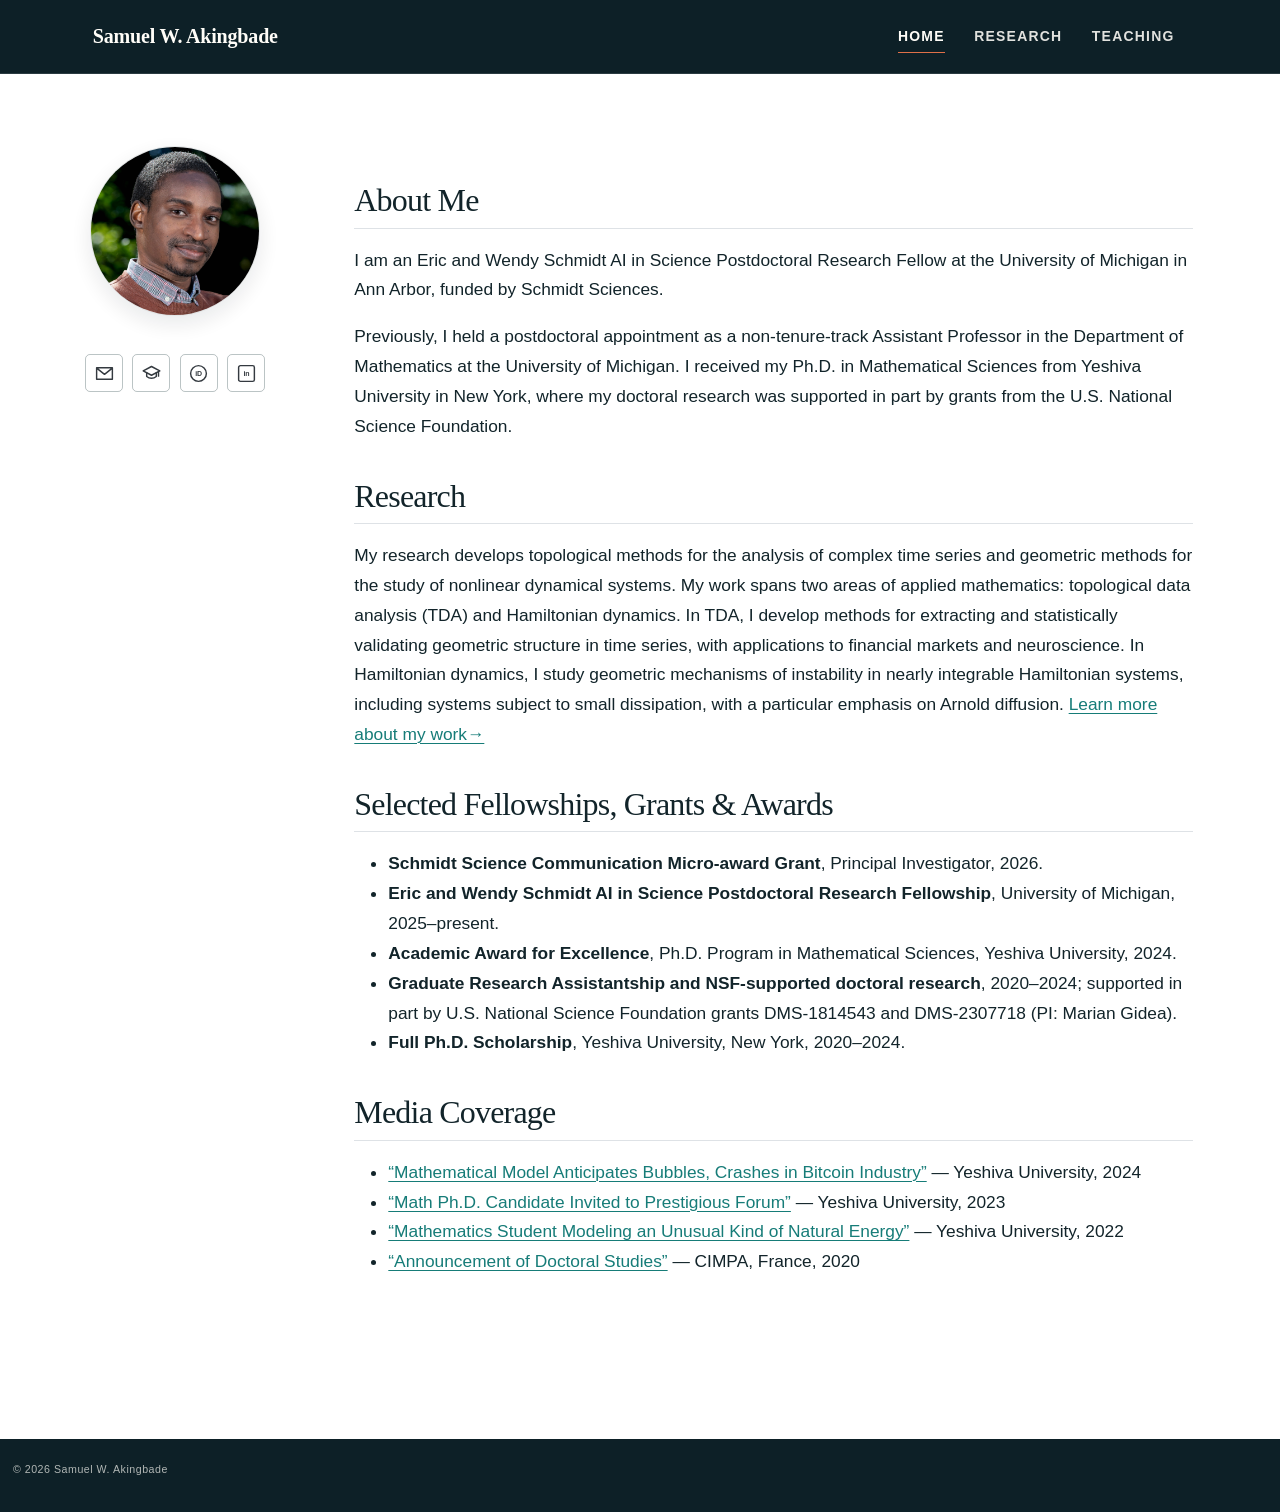
==== docs/index.html @ 6798b096 "Update website" ====
<!DOCTYPE html>
<html xmlns="http://www.w3.org/1999/xhtml" lang="en" xml:lang="en"><head>

<meta charset="utf-8">
<meta name="generator" content="quarto-1.9.38">

<meta name="viewport" content="width=device-width, initial-scale=1.0, user-scalable=yes">


<title>Samuel W. Akingbade</title>
<style>
/* Default styles provided by pandoc.
** See https://pandoc.org/MANUAL.html#variables-for-html for config info.
*/
code{white-space: pre-wrap;}
span.smallcaps{font-variant: small-caps;}
div.columns{display: flex; gap: min(4vw, 1.5em);}
div.column{flex: auto; overflow-x: auto;}
div.hanging-indent{margin-left: 1.5em; text-indent: -1.5em;}
ul.task-list{list-style: none;}
ul.task-list li input[type="checkbox"] {
  width: 0.8em;
  margin: 0 0.8em 0.2em -1em; /* quarto-specific, see https://github.com/quarto-dev/quarto-cli/issues/4556 */ 
  vertical-align: middle;
}
</style>


<script src="site_libs/quarto-nav/quarto-nav.js"></script>
<script src="site_libs/clipboard/clipboard.min.js"></script>
<script src="site_libs/quarto-html/quarto.js" type="module"></script>
<script src="site_libs/quarto-html/tabsets/tabsets.js" type="module"></script>
<script src="site_libs/quarto-html/popper.min.js"></script>
<script src="site_libs/quarto-html/tippy.umd.min.js"></script>
<script src="site_libs/quarto-html/anchor.min.js"></script>
<link href="site_libs/quarto-html/tippy.css" rel="stylesheet">
<link href="site_libs/quarto-html/quarto-syntax-highlighting-15634bcf2e68342d4ad2dfa704d543f6.css" rel="stylesheet" id="quarto-text-highlighting-styles">
<script src="site_libs/bootstrap/bootstrap.min.js"></script>
<link href="site_libs/bootstrap/bootstrap-icons.css" rel="stylesheet">
<link href="site_libs/bootstrap/bootstrap-158031087360bce0ff56dc785ce39e06.min.css" rel="stylesheet" append-hash="true" id="quarto-bootstrap" data-mode="light">
<script id="quarto-search-options" type="application/json">{
  "language": {
    "search-no-results-text": "No results",
    "search-matching-documents-text": "matching documents",
    "search-copy-link-title": "Copy link to search",
    "search-hide-matches-text": "Hide additional matches",
    "search-more-match-text": "more match in this document",
    "search-more-matches-text": "more matches in this document",
    "search-clear-button-title": "Clear",
    "search-text-placeholder": "",
    "search-detached-cancel-button-title": "Cancel",
    "search-submit-button-title": "Submit",
    "search-label": "Search"
  }
}</script>
<style>html{ scroll-behavior: smooth; }</style>


<link rel="stylesheet" href="styles.css">
<link rel="stylesheet" href="profile-layout.css">
</head>

<body class="nav-fixed home-page profile-page quarto-light">

<div id="quarto-search-results"></div>
  <header id="quarto-header" class="headroom fixed-top">
    <nav class="navbar navbar-expand " data-bs-theme="dark">
      <div class="navbar-container container-fluid">
      <div class="navbar-brand-container mx-auto">
    <a class="navbar-brand" href="./index.html">
    <span class="navbar-title">Samuel W. Akingbade</span>
    </a>
  </div>
          <ul class="navbar-nav navbar-nav-scroll ms-auto">
  <li class="nav-item">
    <a class="nav-link active" href="./index.html" aria-current="page"> 
<span class="menu-text">Home</span></a>
  </li>  
  <li class="nav-item">
    <a class="nav-link" href="./research.html"> 
<span class="menu-text">Research</span></a>
  </li>  
  <li class="nav-item">
    <a class="nav-link" href="./teaching.html"> 
<span class="menu-text">Teaching</span></a>
  </li>  
</ul>
          <div class="quarto-navbar-tools">
</div>
      </div> <!-- /container-fluid -->
    </nav>
</header>
<!-- content -->
<div id="quarto-content" class="quarto-container page-columns page-rows-contents page-layout-full page-navbar">
<!-- sidebar -->
<!-- margin-sidebar -->
    
<!-- main -->
<main class="content column-page" id="quarto-document-content"><header id="title-block-header" class="quarto-title-block"></header>




<div class="profile-layout">
<div class="profile-column">
<div class="profile-card">
<p><img class="profile-photo" src="assets/samuel2.jpg" alt="Portrait of Samuel W. Akingbade"></p>
<nav class="profile-socials" aria-label="Academic and professional profiles">
<p><a href="mailto:sakingba@umich.edu" aria-label="Email Samuel W. Akingbade" title="Email"> <svg viewbox="0 0 24 24" aria-hidden="true"> <path d="M3 5.5h18v13H3zM4.5 7l7.5 6 7.5-6"></path> </svg> </a></p>
<p><a href="https://scholar.google.com/citations?user=kLtMpTAAAAAJ&amp;hl=en&amp;authuser=1&amp;oi=sra" target="_blank" rel="noopener" aria-label="Google Scholar" title="Google Scholar"> <svg viewbox="0 0 24 24" aria-hidden="true"> <path d="M2.5 9 12 4l9.5 5L12 14 2.5 9Z"></path> <path d="M6.5 11.2v4.3c1.6 1.3 3.5 2 5.5 2s3.9-.7 5.5-2v-4.3"></path> <path d="M20 10v5"></path> </svg> </a></p>
<p><a href="https://orcid.org/0000-0002-6515-4073" target="_blank" rel="noopener" aria-label="ORCID" title="ORCID"> <svg viewbox="0 0 24 24" aria-hidden="true" class="icon-text-svg"> <circle cx="12" cy="12" r="9"></circle> <text x="12" y="15.2" text-anchor="middle">iD</text> </svg> </a></p>
<!-- <a href="https://www.researchgate.net/profile/Samuel-Akingbade-2" target="_blank" rel="noopener" aria-label="ResearchGate" title="ResearchGate">
      <svg viewBox="0 0 24 24" aria-hidden="true" class="icon-text-svg">
        <text x="12" y="15.2" text-anchor="middle">RG</text>
      </svg>
    </a> -->
<p><a href="https://www.linkedin.com/in/samuelwale" target="_blank" rel="noopener" aria-label="LinkedIn" title="LinkedIn"> <svg viewbox="0 0 24 24" aria-hidden="true" class="icon-text-svg"> <rect x="3" y="3" width="18" height="18" rx="2"></rect> <text x="12" y="15.2" text-anchor="middle">in</text> </svg> </a></p>
<!-- <a href="https://scholar.google.com/citations?user=kLtMpTAAAAAJ&hl=en&authuser=1&oi=sra" target="_blank"
       rel="noopener" aria-label="Google Scholar" title="Google Scholar">
      <img src="/includes/google_scholar.svg" alt="">
    </a>

    <a href="https://www.linkedin.com/in/samuelwale" target="_blank"
       rel="noopener" aria-label="LinkedIn" title="LinkedIn">
      <img src="/includes/linkedin.svg" alt="">
    </a>

    <a href="https://orcid.org/0000-0002-6515-4073" target="_blank"
       rel="noopener" aria-label="ORCID" title="ORCID">
      <img src="/includes/ORCID.svg" alt="">
    </a> -->
</nav>
</div>
</div>
<div class="page-content">
<section id="about-me" class="level2">
<h2 class="anchored" data-anchor-id="about-me">About Me</h2>
<p>I am an Eric and Wendy Schmidt AI in Science Postdoctoral Research Fellow at the University of Michigan in Ann Arbor, funded by Schmidt Sciences.</p>
<p>Previously, I held a postdoctoral appointment as a non-tenure-track Assistant Professor in the Department of Mathematics at the University of Michigan. I received my Ph.D.&nbsp;in Mathematical Sciences from Yeshiva University in New York, where my doctoral research was supported in part by grants from the U.S. National Science Foundation.</p>
</section>
<section id="research" class="level2">
<h2 class="anchored" data-anchor-id="research">Research</h2>
<p>My research develops topological methods for the analysis of complex time series and geometric methods for the study of nonlinear dynamical systems. My work spans two areas of applied mathematics: topological data analysis (TDA) and Hamiltonian dynamics. In TDA, I develop methods for extracting and statistically validating geometric structure in time series, with applications to financial markets and neuroscience. In Hamiltonian dynamics, I study geometric mechanisms of instability in nearly integrable Hamiltonian systems, including systems subject to small dissipation, with a particular emphasis on Arnold diffusion. <a href="./research.html">Learn more about my work→</a></p>
</section>
<section id="selected-fellowships-grants-awards" class="level2">
<h2 class="anchored" data-anchor-id="selected-fellowships-grants-awards">Selected Fellowships, Grants &amp; Awards</h2>
<ul>
<li><strong>Schmidt Science Communication Micro-award Grant</strong>, Principal Investigator, 2026.</li>
<li><strong>Eric and Wendy Schmidt AI in Science Postdoctoral Research Fellowship</strong>, University of Michigan, 2025–present.</li>
<li><strong>Academic Award for Excellence</strong>, Ph.D.&nbsp;Program in Mathematical Sciences, Yeshiva University, 2024.</li>
<li><strong>Graduate Research Assistantship and NSF-supported doctoral research</strong>, 2020–2024; supported in part by U.S. National Science Foundation grants DMS-1814543 and DMS-2307718 (PI: Marian Gidea).</li>
<li><strong>Full Ph.D.&nbsp;Scholarship</strong>, Yeshiva University, New York, 2020–2024.</li>
</ul>
</section>
<section id="media-coverage" class="level2">
<h2 class="anchored" data-anchor-id="media-coverage">Media Coverage</h2>
<ul>
<li><a href="https://www.yu.edu/news/katz/mathematical-model-anticipates-bubbles-crashes-bitcoin-industry">“Mathematical Model Anticipates Bubbles, Crashes in Bitcoin Industry”</a> — Yeshiva University, 2024</li>
<li><a href="https://www.yu.edu/news/2023/11/18/math-phd-candidate-one-only-30-young-researchers-invited-prestigious-forum">“Math Ph.D.&nbsp;Candidate Invited to Prestigious Forum”</a> — Yeshiva University, 2023</li>
<li><a href="https://www.yu.edu/katz-school/2022/08/31/mathematics-student-modeling-an-unusual-kind-of-natural-energy">“Mathematics Student Modeling an Unusual Kind of Natural Energy”</a> — Yeshiva University, 2022</li>
<li><a href="https://main-site-cimpa-web.apps.ocp.math.cnrs.fr/en/node/6798">“Announcement of Doctoral Studies”</a> — CIMPA, France, 2020</li>
</ul>
</section>
</div>
</div>



</main> <!-- /main -->
<script src="assets/site.js"></script>
<script id="quarto-html-after-body" type="application/javascript">
  window.document.addEventListener("DOMContentLoaded", function (event) {
    const icon = "";
    const anchorJS = new window.AnchorJS();
    anchorJS.options = {
      placement: 'right',
      icon: icon
    };
    anchorJS.add('.anchored');
    const isCodeAnnotation = (el) => {
      for (const clz of el.classList) {
        if (clz.startsWith('code-annotation-')) {                     
          return true;
        }
      }
      return false;
    }
    const onCopySuccess = function(e) {
      // button target
      const button = e.trigger;
      // don't keep focus
      button.blur();
      // flash "checked"
      button.classList.add('code-copy-button-checked');
      var currentTitle = button.getAttribute("title");
      button.setAttribute("title", "Copied!");
      let tooltip;
      if (window.bootstrap) {
        button.setAttribute("data-bs-toggle", "tooltip");
        button.setAttribute("data-bs-placement", "left");
        button.setAttribute("data-bs-title", "Copied!");
        tooltip = new bootstrap.Tooltip(button, 
          { trigger: "manual", 
            customClass: "code-copy-button-tooltip",
            offset: [0, -8]});
        tooltip.show();    
      }
      setTimeout(function() {
        if (tooltip) {
          tooltip.hide();
          button.removeAttribute("data-bs-title");
          button.removeAttribute("data-bs-toggle");
          button.removeAttribute("data-bs-placement");
        }
        button.setAttribute("title", currentTitle);
        button.classList.remove('code-copy-button-checked');
      }, 1000);
      // clear code selection
      e.clearSelection();
    }
    const getTextToCopy = function(trigger) {
      const outerScaffold = trigger.parentElement.cloneNode(true);
      const codeEl = outerScaffold.querySelector('code');
      for (const childEl of codeEl.children) {
        if (isCodeAnnotation(childEl)) {
          childEl.remove();
        }
      }
      return codeEl.innerText;
    }
    const clipboard = new window.ClipboardJS('.code-copy-button:not([data-in-quarto-modal])', {
      text: getTextToCopy
    });
    clipboard.on('success', onCopySuccess);
    if (window.document.getElementById('quarto-embedded-source-code-modal')) {
      const clipboardModal = new window.ClipboardJS('.code-copy-button[data-in-quarto-modal]', {
        text: getTextToCopy,
        container: window.document.getElementById('quarto-embedded-source-code-modal')
      });
      clipboardModal.on('success', onCopySuccess);
    }
      var localhostRegex = new RegExp(/^(?:http|https):\/\/localhost\:?[0-9]*\//);
      var mailtoRegex = new RegExp(/^mailto:/);
        var filterRegex = new RegExp('/' + window.location.host + '/');
      var isInternal = (href) => {
          return filterRegex.test(href) || localhostRegex.test(href) || mailtoRegex.test(href);
      }
      // Inspect non-navigation links and adorn them if external
     var links = window.document.querySelectorAll('a[href]:not(.nav-link):not(.navbar-brand):not(.toc-action):not(.sidebar-link):not(.sidebar-item-toggle):not(.pagination-link):not(.no-external):not([aria-hidden]):not(.dropdown-item):not(.quarto-navigation-tool):not(.about-link)');
      for (var i=0; i<links.length; i++) {
        const link = links[i];
        if (!isInternal(link.href)) {
          // undo the damage that might have been done by quarto-nav.js in the case of
          // links that we want to consider external
          if (link.dataset.originalHref !== undefined) {
            link.href = link.dataset.originalHref;
          }
            // target, if specified
            link.setAttribute("target", "_blank");
            if (link.getAttribute("rel") === null) {
              link.setAttribute("rel", "noopener");
            }
        }
      }
    function tippyHover(el, contentFn, onTriggerFn, onUntriggerFn) {
      const config = {
        allowHTML: true,
        maxWidth: 500,
        delay: 100,
        arrow: false,
        appendTo: function(el) {
            return el.parentElement;
        },
        interactive: true,
        interactiveBorder: 10,
        theme: 'quarto',
        placement: 'bottom-start',
      };
      if (contentFn) {
        config.content = contentFn;
      }
      if (onTriggerFn) {
        config.onTrigger = onTriggerFn;
      }
      if (onUntriggerFn) {
        config.onUntrigger = onUntriggerFn;
      }
      window.tippy(el, config); 
    }
    const noterefs = window.document.querySelectorAll('a[role="doc-noteref"]');
    for (var i=0; i<noterefs.length; i++) {
      const ref = noterefs[i];
      tippyHover(ref, function() {
        // use id or data attribute instead here
        let href = ref.getAttribute('data-footnote-href') || ref.getAttribute('href');
        try { href = new URL(href).hash; } catch {}
        const id = href.replace(/^#\/?/, "");
        const note = window.document.getElementById(id);
        if (note) {
          return note.innerHTML;
        } else {
          return "";
        }
      });
    }
    const xrefs = window.document.querySelectorAll('a.quarto-xref');
    const processXRef = (id, note) => {
      // Strip column container classes
      const stripColumnClz = (el) => {
        el.classList.remove("page-full", "page-columns");
        if (el.children) {
          for (const child of el.children) {
            stripColumnClz(child);
          }
        }
      }
      stripColumnClz(note)
      if (id === null || id.startsWith('sec-')) {
        // Special case sections, only their first couple elements
        const container = document.createElement("div");
        if (note.children && note.children.length > 2) {
          container.appendChild(note.children[0].cloneNode(true));
          for (let i = 1; i < note.children.length; i++) {
            const child = note.children[i];
            if (child.tagName === "P" && child.innerText === "") {
              continue;
            } else {
              container.appendChild(child.cloneNode(true));
              break;
            }
          }
          if (window.Quarto?.typesetMath) {
            window.Quarto.typesetMath(container);
          }
          return container.innerHTML
        } else {
          if (window.Quarto?.typesetMath) {
            window.Quarto.typesetMath(note);
          }
          return note.innerHTML;
        }
      } else {
        // Remove any anchor links if they are present
        const anchorLink = note.querySelector('a.anchorjs-link');
        if (anchorLink) {
          anchorLink.remove();
        }
        if (window.Quarto?.typesetMath) {
          window.Quarto.typesetMath(note);
        }
        if (note.classList.contains("callout")) {
          return note.outerHTML;
        } else {
          return note.innerHTML;
        }
      }
    }
    for (var i=0; i<xrefs.length; i++) {
      const xref = xrefs[i];
      tippyHover(xref, undefined, function(instance) {
        instance.disable();
        let url = xref.getAttribute('href');
        let hash = undefined; 
        if (url.startsWith('#')) {
          hash = url;
        } else {
          try { hash = new URL(url).hash; } catch {}
        }
        if (hash) {
          const id = hash.replace(/^#\/?/, "");
          const note = window.document.getElementById(id);
          if (note !== null) {
            try {
              const html = processXRef(id, note.cloneNode(true));
              instance.setContent(html);
            } finally {
              instance.enable();
              instance.show();
            }
          } else {
            // See if we can fetch this
            fetch(url.split('#')[0])
            .then(res => res.text())
            .then(html => {
              const parser = new DOMParser();
              const htmlDoc = parser.parseFromString(html, "text/html");
              const note = htmlDoc.getElementById(id);
              if (note !== null) {
                const html = processXRef(id, note);
                instance.setContent(html);
              } 
            }).finally(() => {
              instance.enable();
              instance.show();
            });
          }
        } else {
          // See if we can fetch a full url (with no hash to target)
          // This is a special case and we should probably do some content thinning / targeting
          fetch(url)
          .then(res => res.text())
          .then(html => {
            const parser = new DOMParser();
            const htmlDoc = parser.parseFromString(html, "text/html");
            const note = htmlDoc.querySelector('main.content');
            if (note !== null) {
              // This should only happen for chapter cross references
              // (since there is no id in the URL)
              // remove the first header
              if (note.children.length > 0 && note.children[0].tagName === "HEADER") {
                note.children[0].remove();
              }
              const html = processXRef(null, note);
              instance.setContent(html);
            } 
          }).finally(() => {
            instance.enable();
            instance.show();
          });
        }
      }, function(instance) {
      });
    }
        let selectedAnnoteEl;
        const selectorForAnnotation = ( cell, annotation) => {
          let cellAttr = 'data-code-cell="' + cell + '"';
          let lineAttr = 'data-code-annotation="' +  annotation + '"';
          const selector = 'span[' + cellAttr + '][' + lineAttr + ']';
          return selector;
        }
        const selectCodeLines = (annoteEl) => {
          const doc = window.document;
          const targetCell = annoteEl.getAttribute("data-target-cell");
          const targetAnnotation = annoteEl.getAttribute("data-target-annotation");
          const annoteSpan = window.document.querySelector(selectorForAnnotation(targetCell, targetAnnotation));
          const lines = annoteSpan.getAttribute("data-code-lines").split(",");
          const lineIds = lines.map((line) => {
            return targetCell + "-" + line;
          })
          let top = null;
          let height = null;
          let parent = null;
          if (lineIds.length > 0) {
              //compute the position of the single el (top and bottom and make a div)
              const el = window.document.getElementById(lineIds[0]);
              top = el.offsetTop;
              height = el.offsetHeight;
              parent = el.parentElement.parentElement;
            if (lineIds.length > 1) {
              const lastEl = window.document.getElementById(lineIds[lineIds.length - 1]);
              const bottom = lastEl.offsetTop + lastEl.offsetHeight;
              height = bottom - top;
            }
            if (top !== null && height !== null && parent !== null) {
              // cook up a div (if necessary) and position it 
              let div = window.document.getElementById("code-annotation-line-highlight");
              if (div === null) {
                div = window.document.createElement("div");
                div.setAttribute("id", "code-annotation-line-highlight");
                div.style.position = 'absolute';
                parent.appendChild(div);
              }
              div.style.top = top - 2 + "px";
              div.style.height = height + 4 + "px";
              div.style.left = 0;
              let gutterDiv = window.document.getElementById("code-annotation-line-highlight-gutter");
              if (gutterDiv === null) {
                gutterDiv = window.document.createElement("div");
                gutterDiv.setAttribute("id", "code-annotation-line-highlight-gutter");
                gutterDiv.style.position = 'absolute';
                const codeCell = window.document.getElementById(targetCell);
                const gutter = codeCell.querySelector('.code-annotation-gutter');
                gutter.appendChild(gutterDiv);
              }
              gutterDiv.style.top = top - 2 + "px";
              gutterDiv.style.height = height + 4 + "px";
            }
            selectedAnnoteEl = annoteEl;
          }
        };
        const unselectCodeLines = () => {
          const elementsIds = ["code-annotation-line-highlight", "code-annotation-line-highlight-gutter"];
          elementsIds.forEach((elId) => {
            const div = window.document.getElementById(elId);
            if (div) {
              div.remove();
            }
          });
          selectedAnnoteEl = undefined;
        };
          // Handle positioning of the toggle
      window.addEventListener(
        "resize",
        throttle(() => {
          elRect = undefined;
          if (selectedAnnoteEl) {
            selectCodeLines(selectedAnnoteEl);
          }
        }, 10)
      );
      function throttle(fn, ms) {
      let throttle = false;
      let timer;
        return (...args) => {
          if(!throttle) { // first call gets through
              fn.apply(this, args);
              throttle = true;
          } else { // all the others get throttled
              if(timer) clearTimeout(timer); // cancel #2
              timer = setTimeout(() => {
                fn.apply(this, args);
                timer = throttle = false;
              }, ms);
          }
        };
      }
        // Attach click handler to the DT
        const annoteDls = window.document.querySelectorAll('dt[data-target-cell]');
        for (const annoteDlNode of annoteDls) {
          annoteDlNode.addEventListener('click', (event) => {
            const clickedEl = event.target;
            if (clickedEl !== selectedAnnoteEl) {
              unselectCodeLines();
              const activeEl = window.document.querySelector('dt[data-target-cell].code-annotation-active');
              if (activeEl) {
                activeEl.classList.remove('code-annotation-active');
              }
              selectCodeLines(clickedEl);
              clickedEl.classList.add('code-annotation-active');
            } else {
              // Unselect the line
              unselectCodeLines();
              clickedEl.classList.remove('code-annotation-active');
            }
          });
        }
    const findCites = (el) => {
      const parentEl = el.parentElement;
      if (parentEl) {
        const cites = parentEl.dataset.cites;
        if (cites) {
          return {
            el,
            cites: cites.split(' ')
          };
        } else {
          return findCites(el.parentElement)
        }
      } else {
        return undefined;
      }
    };
    var bibliorefs = window.document.querySelectorAll('a[role="doc-biblioref"]');
    for (var i=0; i<bibliorefs.length; i++) {
      const ref = bibliorefs[i];
      const citeInfo = findCites(ref);
      if (citeInfo) {
        tippyHover(citeInfo.el, function() {
          var popup = window.document.createElement('div');
          citeInfo.cites.forEach(function(cite) {
            var citeDiv = window.document.createElement('div');
            citeDiv.classList.add('hanging-indent');
            citeDiv.classList.add('csl-entry');
            var biblioDiv = window.document.getElementById('ref-' + cite);
            if (biblioDiv) {
              citeDiv.innerHTML = biblioDiv.innerHTML;
            }
            popup.appendChild(citeDiv);
          });
          return popup.innerHTML;
        });
      }
    }
  });
  </script>
</div> <!-- /content -->
<footer class="footer">
  <div class="nav-footer">
    <div class="nav-footer-left">
<p>© 2026 Samuel W. Akingbade</p>
</div>   
    <div class="nav-footer-center">
      &nbsp;
    </div>
    <div class="nav-footer-right">
      &nbsp;
    </div>
  </div>
</footer>




<script src="site_libs/quarto-html/zenscroll-min.js"></script>
</body></html>
---- docs/site_libs/quarto-html/tippy.css ----
.tippy-box[data-animation=fade][data-state=hidden]{opacity:0}[data-tippy-root]{max-width:calc(100vw - 10px)}.tippy-box{position:relative;background-color:#333;color:#fff;border-radius:4px;font-size:14px;line-height:1.4;white-space:normal;outline:0;transition-property:transform,visibility,opacity}.tippy-box[data-placement^=top]>.tippy-arrow{bottom:0}.tippy-box[data-placement^=top]>.tippy-arrow:before{bottom:-7px;left:0;border-width:8px 8px 0;border-top-color:initial;transform-origin:center top}.tippy-box[data-placement^=bottom]>.tippy-arrow{top:0}.tippy-box[data-placement^=bottom]>.tippy-arrow:before{top:-7px;left:0;border-width:0 8px 8px;border-bottom-color:initial;transform-origin:center bottom}.tippy-box[data-placement^=left]>.tippy-arrow{right:0}.tippy-box[data-placement^=left]>.tippy-arrow:before{border-width:8px 0 8px 8px;border-left-color:initial;right:-7px;transform-origin:center left}.tippy-box[data-placement^=right]>.tippy-arrow{left:0}.tippy-box[data-placement^=right]>.tippy-arrow:before{left:-7px;border-width:8px 8px 8px 0;border-right-color:initial;transform-origin:center right}.tippy-box[data-inertia][data-state=visible]{transition-timing-function:cubic-bezier(.54,1.5,.38,1.11)}.tippy-arrow{width:16px;height:16px;color:#333}.tippy-arrow:before{content:"";position:absolute;border-color:transparent;border-style:solid}.tippy-content{position:relative;padding:5px 9px;z-index:1}
---- docs/site_libs/quarto-html/quarto-syntax-highlighting-15634bcf2e68342d4ad2dfa704d543f6.css ----
/* quarto syntax highlight colors */
:root {
  --quarto-hl-ot-color: #003B4F;
  --quarto-hl-at-color: #657422;
  --quarto-hl-ss-color: #20794D;
  --quarto-hl-an-color: #5E5E5E;
  --quarto-hl-fu-color: #4758AB;
  --quarto-hl-st-color: #20794D;
  --quarto-hl-cf-color: #003B4F;
  --quarto-hl-op-color: #5E5E5E;
  --quarto-hl-er-color: #AD0000;
  --quarto-hl-bn-color: #AD0000;
  --quarto-hl-al-color: #AD0000;
  --quarto-hl-va-color: #111111;
  --quarto-hl-bu-color: inherit;
  --quarto-hl-ex-color: inherit;
  --quarto-hl-pp-color: #AD0000;
  --quarto-hl-in-color: #5E5E5E;
  --quarto-hl-vs-color: #20794D;
  --quarto-hl-wa-color: #5E5E5E;
  --quarto-hl-do-color: #5E5E5E;
  --quarto-hl-im-color: #00769E;
  --quarto-hl-ch-color: #20794D;
  --quarto-hl-dt-color: #AD0000;
  --quarto-hl-fl-color: #AD0000;
  --quarto-hl-co-color: #5E5E5E;
  --quarto-hl-cv-color: #5E5E5E;
  --quarto-hl-cn-color: #8f5902;
  --quarto-hl-sc-color: #5E5E5E;
  --quarto-hl-dv-color: #AD0000;
  --quarto-hl-kw-color: #003B4F;
}

/* other quarto variables */
:root {
  --quarto-font-monospace: SFMono-Regular, Menlo, Monaco, Consolas, "Liberation Mono", "Courier New", monospace;
}

/* syntax highlight based on Pandoc's rules */
pre > code.sourceCode > span {
  color: #003B4F;
}

code.sourceCode > span {
  color: #003B4F;
}

div.sourceCode,
div.sourceCode pre.sourceCode {
  color: #003B4F;
}

/* Normal */
code span {
  color: #003B4F;
}

/* Alert */
code span.al {
  color: #AD0000;
  font-style: inherit;
}

/* Annotation */
code span.an {
  color: #5E5E5E;
  font-style: inherit;
}

/* Attribute */
code span.at {
  color: #657422;
  font-style: inherit;
}

/* BaseN */
code span.bn {
  color: #AD0000;
  font-style: inherit;
}

/* BuiltIn */
code span.bu {
  font-style: inherit;
}

/* ControlFlow */
code span.cf {
  color: #003B4F;
  font-weight: bold;
  font-style: inherit;
}

/* Char */
code span.ch {
  color: #20794D;
  font-style: inherit;
}

/* Constant */
code span.cn {
  color: #8f5902;
  font-style: inherit;
}

/* Comment */
code span.co {
  color: #5E5E5E;
  font-style: inherit;
}

/* CommentVar */
code span.cv {
  color: #5E5E5E;
  font-style: italic;
}

/* Documentation */
code span.do {
  color: #5E5E5E;
  font-style: italic;
}

/* DataType */
code span.dt {
  color: #AD0000;
  font-style: inherit;
}

/* DecVal */
code span.dv {
  color: #AD0000;
  font-style: inherit;
}

/* Error */
code span.er {
  color: #AD0000;
  font-style: inherit;
}

/* Extension */
code span.ex {
  font-style: inherit;
}

/* Float */
code span.fl {
  color: #AD0000;
  font-style: inherit;
}

/* Function */
code span.fu {
  color: #4758AB;
  font-style: inherit;
}

/* Import */
code span.im {
  color: #00769E;
  font-style: inherit;
}

/* Information */
code span.in {
  color: #5E5E5E;
  font-style: inherit;
}

/* Keyword */
code span.kw {
  color: #003B4F;
  font-weight: bold;
  font-style: inherit;
}

/* Operator */
code span.op {
  color: #5E5E5E;
  font-style: inherit;
}

/* Other */
code span.ot {
  color: #003B4F;
  font-style: inherit;
}

/* Preprocessor */
code span.pp {
  color: #AD0000;
  font-style: inherit;
}

/* SpecialChar */
code span.sc {
  color: #5E5E5E;
  font-style: inherit;
}

/* SpecialString */
code span.ss {
  color: #20794D;
  font-style: inherit;
}

/* String */
code span.st {
  color: #20794D;
  font-style: inherit;
}

/* Variable */
code span.va {
  color: #111111;
  font-style: inherit;
}

/* VerbatimString */
code span.vs {
  color: #20794D;
  font-style: inherit;
}

/* Warning */
code span.wa {
  color: #5E5E5E;
  font-style: italic;
}

.prevent-inlining {
  content: "</";
}

/*# sourceMappingURL=f23921c56f73e400b49028c9186a1aa0.css.map */
---- docs/styles.css ----
/* -------------------------------------------------------------
   Samuel W. Akingbade — original academic website theme
   ------------------------------------------------------------- */

   
:root {
  --paper: #ffffff;
  --paper-deep: #f3f6f5;
  --ink: #12242a;
  --muted: #5d6a6b;
  --line: rgba(18, 36, 42, 0.16);
  --panel: #0d2027;
  --teal: #167c78;
  --teal-light: #98dccf;
  --coral: #df7048;
  --white: #fffdf8;
  --shadow: 0 22px 65px rgba(19, 36, 42, 0.13);
  --serif: "Iowan Old Style", "Palatino Linotype", "Book Antiqua", Palatino, Georgia, serif;
  --sans: Inter, ui-sans-serif, -apple-system, BlinkMacSystemFont, "Segoe UI", sans-serif;
}

html {
  scroll-behavior: smooth;
}

body {
  background: var(--paper);
  color: var(--ink);
  font-family: var(--sans);
  font-size: 1.02rem;
  line-height: 1.72;
  overflow-x: hidden;
}

/* body::before {
  content: "";
  position: fixed;
  inset: 0;
  z-index: -1;
  pointer-events: none;
  background:
    radial-gradient(circle at 15% 12%, rgba(22, 124, 120, 0.07), transparent 27rem),
    radial-gradient(circle at 83% 72%, rgba(223, 112, 72, 0.055), transparent 25rem);
} */

body::before {
  display: none;
}

a {
  color: var(--teal);
  text-decoration-thickness: 0.08em;
  text-underline-offset: 0.18em;
}

a:hover,
a:focus {
  color: #0e5f5c;
}

h1,
h2,
h3,
h4 {
  color: var(--ink);
  font-family: var(--serif);
  font-weight: 500;
  letter-spacing: -0.025em;
}

h2 {
  font-size: clamp(1.55rem, 2.5vw, 1.95rem);
  line-height: 1.12;
  margin-top: 1.1em;
}

h3 {
  font-size: 1.35rem;
}

/* Navbar */

.navbar > .container-fluid {
  max-width: 1120px;
  margin-inline: auto;
}

.navbar {
  min-height: 74px;
  padding: 0.55rem clamp(1.1rem, 4vw, 4.7rem);
  background: rgba(243, 240, 232, 0.88) !important;
  border-bottom: 1px solid var(--line);
  backdrop-filter: blur(15px);
  -webkit-backdrop-filter: blur(15px);
}

.navbar-brand {
  color: var(--ink) !important;
  font-family: var(--serif);
  font-size: 1.18rem;
  font-weight: 600;
  letter-spacing: -0.01em;
}

.navbar-nav {
  align-items: center;
  gap: 0.25rem;
}

.navbar-nav .nav-link {
  position: relative;
  color: var(--ink) !important;
  font-size: 0.82rem;
  font-weight: 650;
  letter-spacing: 0.09em;
  padding: 0.7rem 0.74rem !important;
  text-transform: uppercase;
}

.navbar-nav .nav-link::after {
  content: "";
  position: absolute;
  right: 0.72rem;
  bottom: 0.46rem;
  left: 0.72rem;
  height: 1px;
  background: var(--coral);
  transform: scaleX(0);
  transform-origin: left;
  transition: transform 180ms ease;
}

.navbar-nav .nav-link:hover::after,
.navbar-nav .nav-link.active::after {
  transform: scaleX(1);
}

.navbar-toggler {
  border: 1px solid var(--line);
  border-radius: 999px;
}

/* Quarto content shell */

#quarto-content {
  padding-top: 0;
}

main.content {
  max-width: 980px;
  padding: 4.5rem 1.3rem 7rem;
}

body.home-page main.content {
  max-width: none;
  padding: 0;
}

.quarto-title-block {
  display: none;
}

.content-band {
  width: min(1180px, calc(100% - 2.2rem));
  margin-inline: auto;
}

.section-kicker,
.eyebrow,
.contact-label {
  color: var(--teal);
  font-size: 0.73rem;
  font-weight: 750;
  letter-spacing: 0.19em;
  line-height: 1.4;
  text-transform: uppercase;
}

/* Homepage hero */

.hero-shell {
  display: grid;
  grid-template-columns: minmax(0, 0.94fr) minmax(420px, 1.06fr);
  min-height: calc(100vh - 74px);
  background: var(--paper);
}

.hero-copy {
  display: flex;
  flex-direction: column;
  justify-content: center;
  padding: clamp(4rem, 8vw, 8.4rem) clamp(2rem, 7vw, 8rem);
}

.hero-copy h1 {
  max-width: 790px;
  margin: 0.38rem 0 1.55rem;
  font-size: clamp(4rem, 7.2vw, 8.4rem);
  line-height: 0.84;
  letter-spacing: -0.064em;
}

.hero-copy h1 span {
  color: var(--teal);
  font-style: italic;
}

.hero-role {
  max-width: 680px;
  margin: 0;
  color: var(--muted);
  font-family: var(--serif);
  font-size: clamp(1.2rem, 1.8vw, 1.65rem);
  line-height: 1.5;
}

.hero-actions {
  display: flex;
  flex-wrap: wrap;
  gap: 0.85rem;
  margin-top: 2.4rem;
}

.button {
  display: inline-flex;
  align-items: center;
  justify-content: center;
  gap: 0.7rem;
  min-height: 48px;
  padding: 0.75rem 1.15rem;
  border: 1px solid var(--ink);
  border-radius: 999px;
  font-size: 0.82rem;
  font-weight: 700;
  letter-spacing: 0.055em;
  text-decoration: none;
  text-transform: uppercase;
  transition: transform 160ms ease, box-shadow 160ms ease, background 160ms ease;
}

.button:hover {
  transform: translateY(-2px);
}

.button-primary {
  color: var(--white) !important;
  background: var(--ink);
  box-shadow: 0 12px 30px rgba(18, 36, 42, 0.14);
}

.button-primary:hover {
  background: var(--teal);
  border-color: var(--teal);
  box-shadow: 0 15px 34px rgba(22, 124, 120, 0.22);
}

.button-secondary {
  color: var(--ink) !important;
  background: transparent;
}

.button-secondary:hover {
  background: rgba(255, 255, 255, 0.62);
}

.hero-note {
  margin: auto 0 0;
  padding-top: 3rem;
  color: var(--muted);
  font-size: 0.78rem;
  letter-spacing: 0.08em;
  text-transform: uppercase;
}

.hero-visual {
  position: relative;
  min-height: 620px;
  overflow: hidden;
  background:
    radial-gradient(circle at 70% 30%, rgba(22, 124, 120, 0.28), transparent 34%),
    radial-gradient(circle at 28% 76%, rgba(223, 112, 72, 0.18), transparent 31%),
    var(--panel);
  box-shadow: inset 1px 0 rgba(255, 255, 255, 0.06);
}

.hero-visual::after {
  content: "";
  position: absolute;
  inset: 0;
  pointer-events: none;
  background: linear-gradient(145deg, rgba(255, 255, 255, 0.04), transparent 35%, rgba(0, 0, 0, 0.12));
}

#math-canvas {
  position: absolute;
  inset: 0;
  width: 100%;
  height: 100%;
}

.visual-label {
  position: absolute;
  z-index: 2;
  color: rgba(255, 253, 248, 0.66);
  font-size: 0.66rem;
  font-weight: 700;
  letter-spacing: 0.18em;
  text-transform: uppercase;
}

.visual-label-top {
  top: 2rem;
  left: 2rem;
}

.visual-label-bottom {
  right: 2rem;
  bottom: 2rem;
}

.visual-axis {
  position: absolute;
  z-index: 2;
  background: rgba(255, 255, 255, 0.25);
}

.visual-axis-x {
  right: 2rem;
  bottom: 3.2rem;
  width: 64px;
  height: 1px;
}

.visual-axis-y {
  right: 2rem;
  bottom: 3.2rem;
  width: 1px;
  height: 64px;
}

/* Homepage sections */

.home-intro {
  display: grid;
  grid-template-columns: 0.28fr 1fr;
  gap: clamp(2rem, 6vw, 8rem);
  padding-block: clamp(5.5rem, 10vw, 10rem);
  border-bottom: 1px solid var(--line);
}

.home-intro h2 {
  max-width: 780px;
  margin: 0 0 1.2rem;
}

.home-intro p:not(.section-kicker) {
  max-width: 790px;
  color: var(--muted);
  font-size: 1.15rem;
}

.text-link {
  display: inline-block;
  margin-top: 1rem;
  color: var(--ink);
  font-weight: 700;
  text-decoration: none;
}

.text-link:hover {
  color: var(--teal);
}

.focus-grid {
  display: grid;
  grid-template-columns: repeat(3, minmax(0, 1fr));
  padding-block: 0 7rem;
}

.focus-card {
  min-height: 310px;
  padding: 2rem 2.2rem 2.5rem;
  border-right: 1px solid var(--line);
  border-bottom: 1px solid var(--line);
}

.focus-card:first-child {
  border-left: 1px solid var(--line);
}

.card-number,
.research-index,
.publication-year {
  color: var(--coral);
  font-family: var(--serif);
  font-size: 0.96rem;
  font-style: italic;
}

.focus-card h3 {
  margin-top: 4.2rem;
  margin-bottom: 1rem;
}

.focus-card p {
  color: var(--muted);
}

.home-closing {
  display: grid;
  grid-template-columns: 1fr auto;
  gap: 3rem;
  align-items: center;
  padding-block: 1rem 8rem;
}

.home-closing h2 {
  max-width: 860px;
  margin-top: 0.6rem;
}

.circle-link {
  display: flex;
  flex-direction: column;
  justify-content: space-between;
  width: 170px;
  height: 170px;
  padding: 1.35rem;
  color: var(--white) !important;
  background: var(--teal);
  border-radius: 50%;
  text-decoration: none;
  transition: transform 200ms ease, background 200ms ease;
}

.circle-link:hover {
  background: var(--coral);
  transform: rotate(-4deg) scale(1.03);
}

.circle-link b {
  align-self: flex-end;
  font-size: 1.6rem;
  font-weight: 400;
}

/* Inner pages */

.page-intro {
  position: relative;
  margin: -4.5rem calc(50% - 50vw) 4.5rem;
  padding: clamp(5rem, 9vw, 8rem) max(1.3rem, calc((100vw - 980px) / 2));
  overflow: hidden;
  color: var(--white);
  background: var(--panel);
}

.page-intro::after {
  content: "";
  position: absolute;
  top: -155px;
  right: max(4vw, 30px);
  width: 430px;
  height: 430px;
  border: 1px solid rgba(152, 220, 207, 0.2);
  border-radius: 46% 54% 57% 43%;
  box-shadow:
    0 0 0 45px rgba(152, 220, 207, 0.035),
    0 0 0 100px rgba(223, 112, 72, 0.025);
  transform: rotate(18deg);
}

.page-intro h1 {
  position: relative;
  z-index: 1;
  max-width: 780px;
  margin: 0.35rem 0 0.9rem;
  color: var(--white);
  font-size: clamp(3.4rem, 8vw, 6.9rem);
  line-height: 0.95;
}

.page-intro .section-kicker {
  position: relative;
  z-index: 1;
  color: var(--teal-light);
}

.page-lead {
  position: relative;
  z-index: 1;
  max-width: 690px;
  margin: 0;
  color: rgba(255, 253, 248, 0.72);
  font-family: var(--serif);
  font-size: clamp(1.15rem, 2vw, 1.55rem);
  line-height: 1.48;
}

main.content > h2 {
  margin-top: 3.5rem;
}

.research-list {
  margin-top: 2rem;
  border-top: 1px solid var(--line);
}

.research-item {
  display: grid;
  grid-template-columns: 70px 1fr;
  gap: 1.2rem;
  padding: 2rem 0 2.35rem;
  border-bottom: 1px solid var(--line);
}

.research-item h3 {
  margin-top: 0;
  margin-bottom: 0.45rem;
}

.research-item p {
  max-width: 730px;
  margin-bottom: 0;
  color: var(--muted);
}

.publication-entry {
  display: grid;
  grid-template-columns: 90px 1fr;
  gap: 1rem;
  padding: 2rem 0;
  border-top: 1px solid var(--line);
}

.publication-entry h3 {
  margin-top: 0;
}

.tag-list {
  display: flex;
  flex-wrap: wrap;
  gap: 0.65rem;
  margin: 1.4rem 0 2.5rem;
}

.tag-list span {
  display: inline-flex;
  padding: 0.55rem 0.85rem;
  border: 1px solid var(--line);
  border-radius: 999px;
  background: rgba(255, 255, 255, 0.3);
  font-size: 0.84rem;
  font-weight: 650;
}

.contact-panel {
  display: grid;
  grid-template-columns: repeat(2, minmax(0, 1fr));
  margin-top: 2rem;
  border-top: 1px solid var(--line);
  border-left: 1px solid var(--line);
}

.contact-panel > div {
  min-height: 190px;
  padding: 2rem;
  border-right: 1px solid var(--line);
  border-bottom: 1px solid var(--line);
}

.contact-value {
  margin-top: 2.8rem;
  font-family: var(--serif);
  font-size: 1.25rem;
}

/* Footer */

.nav-footer {
  padding: 1.2rem clamp(1.1rem, 4vw, 4.7rem);
  color: rgba(255, 253, 248, 0.68);
  background: var(--panel);
  border-top: 0;
  font-size: 0.76rem;
  letter-spacing: 0.04em;
}

.nav-footer a {
  color: var(--teal-light);
}

/* Responsive */

@media (max-width: 980px) {
  .hero-shell {
    grid-template-columns: 1fr;
  }

  .hero-copy {
    min-height: 670px;
  }

  .hero-visual {
    min-height: 600px;
  }

  .home-intro {
    grid-template-columns: 1fr;
    gap: 1.5rem;
  }

  .focus-grid {
    grid-template-columns: 1fr;
  }

  .focus-card,
  .focus-card:first-child {
    min-height: auto;
    border-left: 1px solid var(--line);
  }

  .focus-card h3 {
    margin-top: 2.4rem;
  }
}

@media (max-width: 720px) {
  body {
    font-size: 0.98rem;
  }

  .navbar {
    padding-inline: 1rem;
  }

  .navbar-collapse {
    padding: 0.8rem 0 1.15rem;
  }

  .navbar-nav {
    align-items: flex-start;
  }

  .hero-copy {
    min-height: 610px;
    padding: 4.2rem 1.25rem 3rem;
  }

  .hero-copy h1 {
    font-size: clamp(3.65rem, 18vw, 5.35rem);
  }

  .hero-visual {
    min-height: 520px;
  }

  .hero-actions {
    align-items: stretch;
    flex-direction: column;
  }

  .button {
    width: 100%;
  }

  .hero-note {
    margin-top: 2.4rem;
  }

  .home-intro,
  .focus-grid,
  .home-closing {
    width: min(100% - 1.5rem, 1180px);
  }

  .home-closing {
    grid-template-columns: 1fr;
  }

  .circle-link {
    width: 145px;
    height: 145px;
  }

  main.content {
    padding-inline: 1rem;
  }

  .page-intro {
    margin-inline: calc(50% - 50vw);
    padding-inline: 1rem;
  }

  .page-intro::after {
    right: -180px;
  }

  .research-item,
  .publication-entry,
  .contact-panel {
    grid-template-columns: 1fr;
  }

  .research-item {
    gap: 0.25rem;
  }
}

@media (prefers-reduced-motion: reduce) {
  *,
  *::before,
  *::after {
    scroll-behavior: auto !important;
    transition-duration: 0.01ms !important;
    animation-duration: 0.01ms !important;
    animation-iteration-count: 1 !important;
  }
}

/* =============================================================
   Dark green top navigation bar
   ============================================================= */

.navbar {
  background: var(--panel) !important;
  border-bottom: 1px solid rgba(255, 255, 255, 0.12);
  box-shadow: none;
}



/* Your name on the left */
.navbar-brand,
.navbar-brand:hover,
.navbar-brand:focus {
  color: var(--white) !important;
}

/* Navigation links */
.navbar-nav .nav-link {
  color: rgba(255, 253, 248, 0.88) !important;
}

.navbar-nav .nav-link:hover,
.navbar-nav .nav-link:focus,
.navbar-nav .nav-link.active {
  color: var(--white) !important;
}

/* Underline beneath active or hovered page */
.navbar-nav .nav-link::after {
  background: var(--coral);
}

/* Mobile menu button */
.navbar-toggler {
  border-color: rgba(255, 255, 255, 0.35);
}

.navbar-toggler-icon {
  filter: invert(1) brightness(2);
}


@media (max-width: 720px) {

  /* Allow navbar to use two rows on phones */
  .navbar > .container-fluid {
    flex-wrap: wrap;
  }

  /* Show full name */
  .navbar-brand {
    max-width: none;
    overflow: visible;
    text-overflow: clip;
    white-space: nowrap;
    font-size: 1rem;
  }

  /* Put navigation on its own row */
  .navbar-collapse {
    display: flex !important;
    flex-basis: 100%;
    width: 100%;
  }

  /* Keep Home / Research / Teaching horizontal */
  .navbar-nav {
    flex-direction: row !important;
    width: 100%;
    justify-content: flex-end;
    align-items: center;
  }

  .navbar-nav .nav-link {
    font-size: 0.75rem;
    padding: 0.35rem 0.45rem !important;
  }
}
---- docs/profile-layout.css ----
/* Reusable portrait-and-content layout for Quarto pages */

.profile-page .quarto-title-block {
  display: none;
}

.profile-page main.content,
.profile-page #quarto-content > main {
  max-width: 1120px;
}

.profile-layout {
  display: grid;
  grid-template-columns: 205px minmax(0, 1fr);
  column-gap: clamp(2.5rem, 6vw, 5rem);
  align-items: start;
  margin: 2.4rem auto 4rem;
}

.profile-column {
  grid-column: 1;
  min-width: 0;
}

.profile-card {
  position: sticky;
  top: 7rem;
  display: flex;
  flex-direction: column;
  align-items: center;
}

.profile-photo {
  display: block;
  width: 170px;
  height: 170px;
  object-fit: cover;
  object-position: center;
  border-radius: 50%;
  border: 1px solid rgba(14, 43, 49, 0.12);
  box-shadow: 0 8px 24px rgba(14, 43, 49, 0.10);
}

.profile-socials {
  display: flex;
  flex-wrap: wrap;
  justify-content: center;
  gap: 0.55rem;
  max-width: 190px;
  margin-top: 1.25rem;
}

.profile-socials a {
  display: inline-flex;
  align-items: center;
  justify-content: center;
  width: 38px;
  height: 38px;
  color: var(--bs-body-color, #183038);
  background: transparent;
  border: 1px solid rgba(14, 43, 49, 0.28);
  border-radius: 5px;
  text-decoration: none;
  transition: transform 150ms ease, background-color 150ms ease,
    border-color 150ms ease;
}

.profile-socials a:hover,
.profile-socials a:focus-visible {
  color: #fff;
  background: #173f46;
  border-color: #173f46;
  transform: translateY(-2px);
}

.profile-socials svg {
  width: 21px;
  height: 21px;
  fill: none;
  stroke: currentColor;
  stroke-width: 1.65;
  stroke-linecap: round;
  stroke-linejoin: round;
}

.profile-socials .icon-text-svg text {
  fill: currentColor;
  stroke: none;
  font-family: Arial, Helvetica, sans-serif;
  font-size: 8px;
  font-weight: 700;
  letter-spacing: -0.2px;
}

.page-content {
  grid-column: 2;
  min-width: 0;
}

.page-content > h1:first-child {
  margin-top: 0;
  margin-bottom: 1.7rem;
  padding-bottom: 0.65rem;
  border-bottom: 1px solid rgba(14, 43, 49, 0.14);
}

.page-content > h2 {
  margin-top: 2.6rem;
}

.page-content > h2:first-of-type {
  margin-top: 1.8rem;
}

/* Prevent long links and publication titles from breaking the grid. */
.page-content,
.page-content p,
.page-content li,
.page-content a {
  overflow-wrap: anywhere;
}

@media (max-width: 600px) {
  .profile-layout {
    grid-template-columns: 1fr;
    row-gap: 2.25rem;
    margin-top: 1.5rem;
  }

  .profile-column,
  .page-content {
    grid-column: 1;
  }

  .profile-card {
    position: static;
  }

  .profile-photo {
    width: 145px;
    height: 145px;
    aspect-ratio: 1 / 1;
    border-radius: 50%;
    object-fit: cover;
  }
}
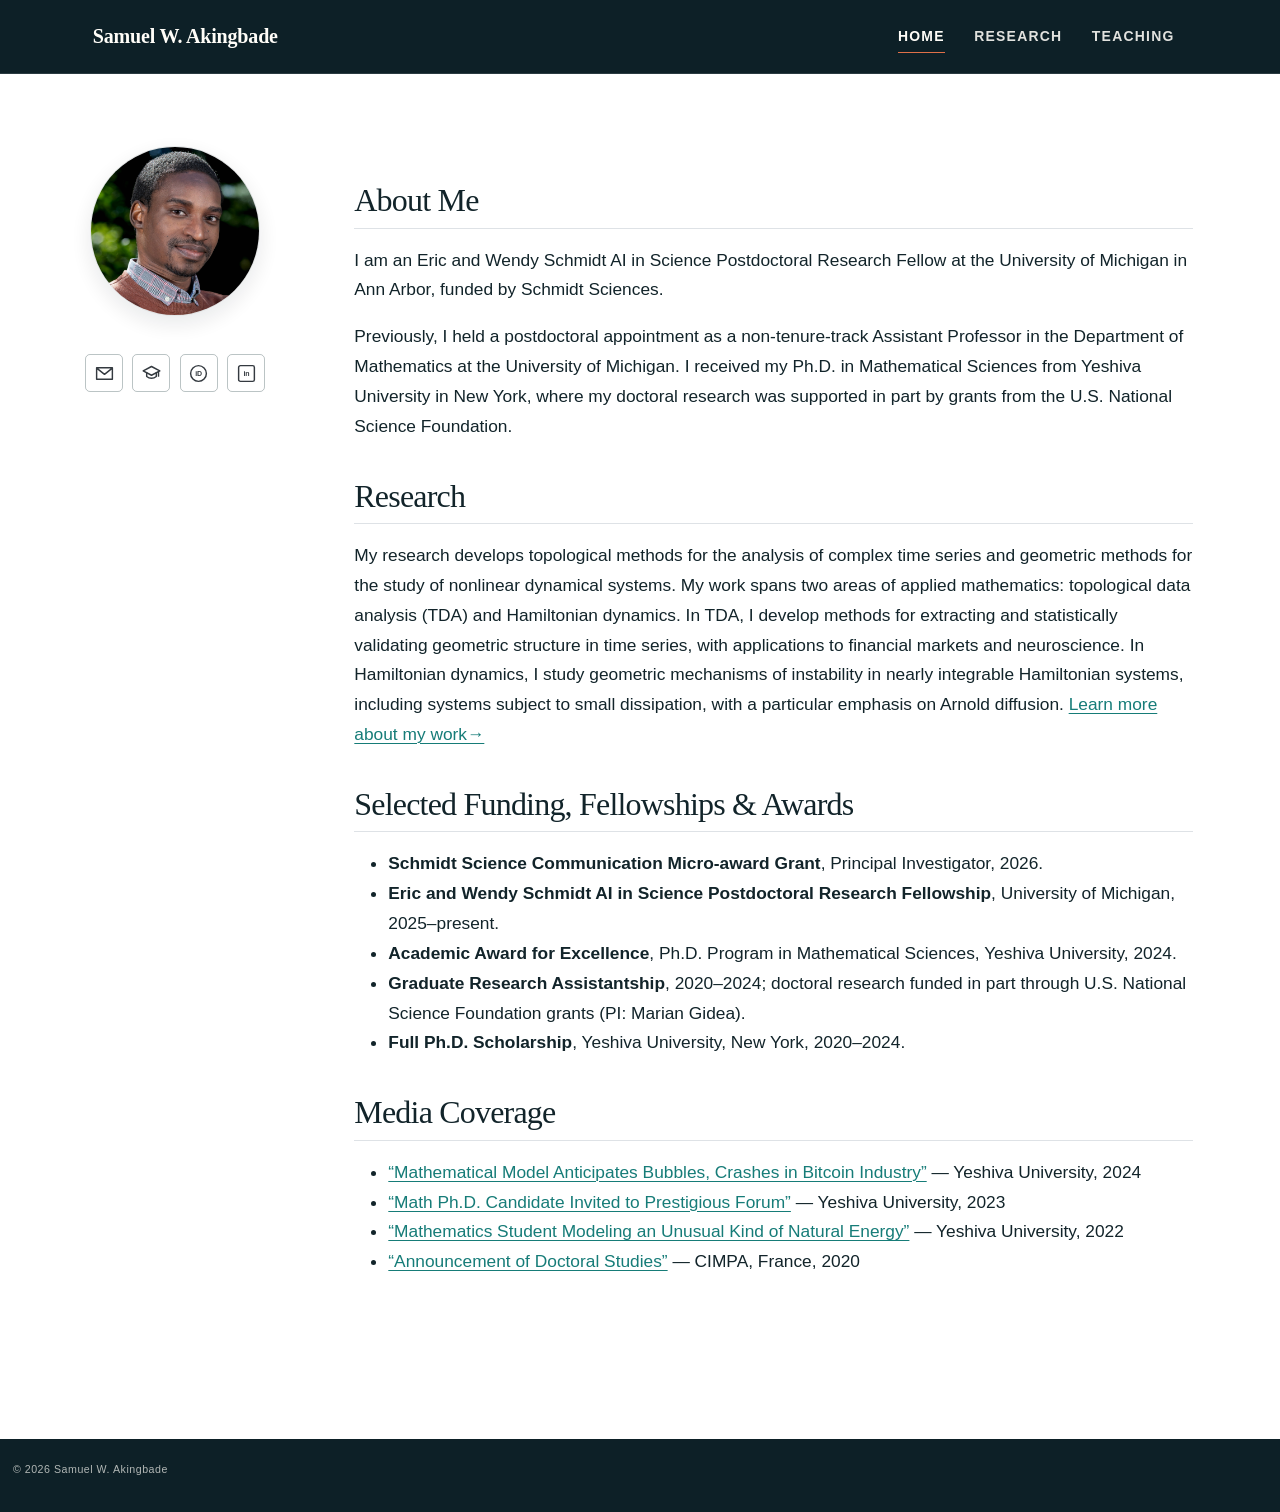
==== commit 6c659fcf: "Update website" ====
--- a/docs/index.html
+++ b/docs/index.html
@@ -142,13 +142,13 @@
 <h2 class="anchored" data-anchor-id="research">Research</h2>
 <p>My research develops topological methods for the analysis of complex time series and geometric methods for the study of nonlinear dynamical systems. My work spans two areas of applied mathematics: topological data analysis (TDA) and Hamiltonian dynamics. In TDA, I develop methods for extracting and statistically validating geometric structure in time series, with applications to financial markets and neuroscience. In Hamiltonian dynamics, I study geometric mechanisms of instability in nearly integrable Hamiltonian systems, including systems subject to small dissipation, with a particular emphasis on Arnold diffusion. <a href="./research.html">Learn more about my work→</a></p>
 </section>
-<section id="selected-fellowships-grants-awards" class="level2">
-<h2 class="anchored" data-anchor-id="selected-fellowships-grants-awards">Selected Fellowships, Grants &amp; Awards</h2>
+<section id="selected-funding-fellowships-awards" class="level2">
+<h2 class="anchored" data-anchor-id="selected-funding-fellowships-awards">Selected Funding, Fellowships &amp; Awards</h2>
 <ul>
 <li><strong>Schmidt Science Communication Micro-award Grant</strong>, Principal Investigator, 2026.</li>
 <li><strong>Eric and Wendy Schmidt AI in Science Postdoctoral Research Fellowship</strong>, University of Michigan, 2025–present.</li>
 <li><strong>Academic Award for Excellence</strong>, Ph.D.&nbsp;Program in Mathematical Sciences, Yeshiva University, 2024.</li>
-<li><strong>Graduate Research Assistantship and NSF-supported doctoral research</strong>, 2020–2024; supported in part by U.S. National Science Foundation grants DMS-1814543 and DMS-2307718 (PI: Marian Gidea).</li>
+<li><strong>Graduate Research Assistantship</strong>, 2020–2024; doctoral research funded in part through U.S. National Science Foundation grants (PI: Marian Gidea).</li>
 <li><strong>Full Ph.D.&nbsp;Scholarship</strong>, Yeshiva University, New York, 2020–2024.</li>
 </ul>
 </section>
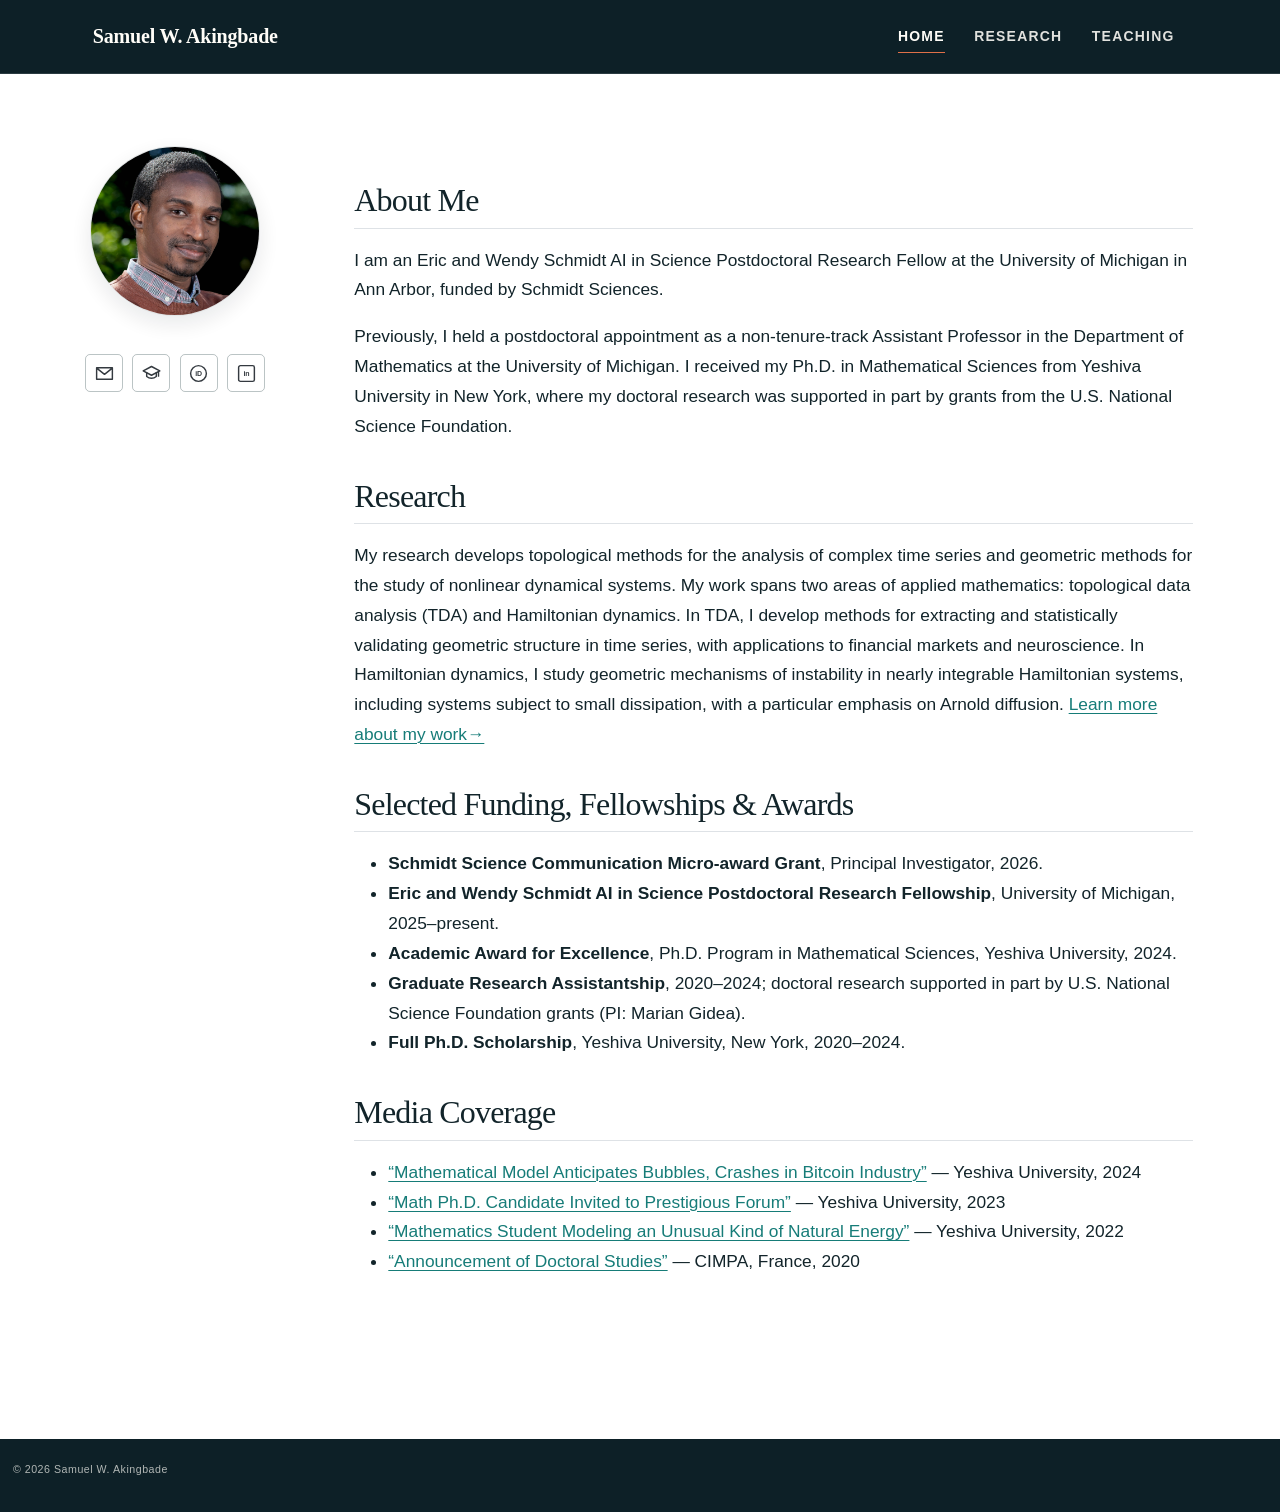
==== commit 393253a0: "Update website" ====
--- a/docs/index.html
+++ b/docs/index.html
@@ -148,7 +148,7 @@
 <li><strong>Schmidt Science Communication Micro-award Grant</strong>, Principal Investigator, 2026.</li>
 <li><strong>Eric and Wendy Schmidt AI in Science Postdoctoral Research Fellowship</strong>, University of Michigan, 2025–present.</li>
 <li><strong>Academic Award for Excellence</strong>, Ph.D.&nbsp;Program in Mathematical Sciences, Yeshiva University, 2024.</li>
-<li><strong>Graduate Research Assistantship</strong>, 2020–2024; doctoral research funded in part through U.S. National Science Foundation grants (PI: Marian Gidea).</li>
+<li><strong>Graduate Research Assistantship</strong>, 2020–2024; doctoral research supported in part by U.S. National Science Foundation grants (PI: Marian Gidea).</li>
 <li><strong>Full Ph.D.&nbsp;Scholarship</strong>, Yeshiva University, New York, 2020–2024.</li>
 </ul>
 </section>
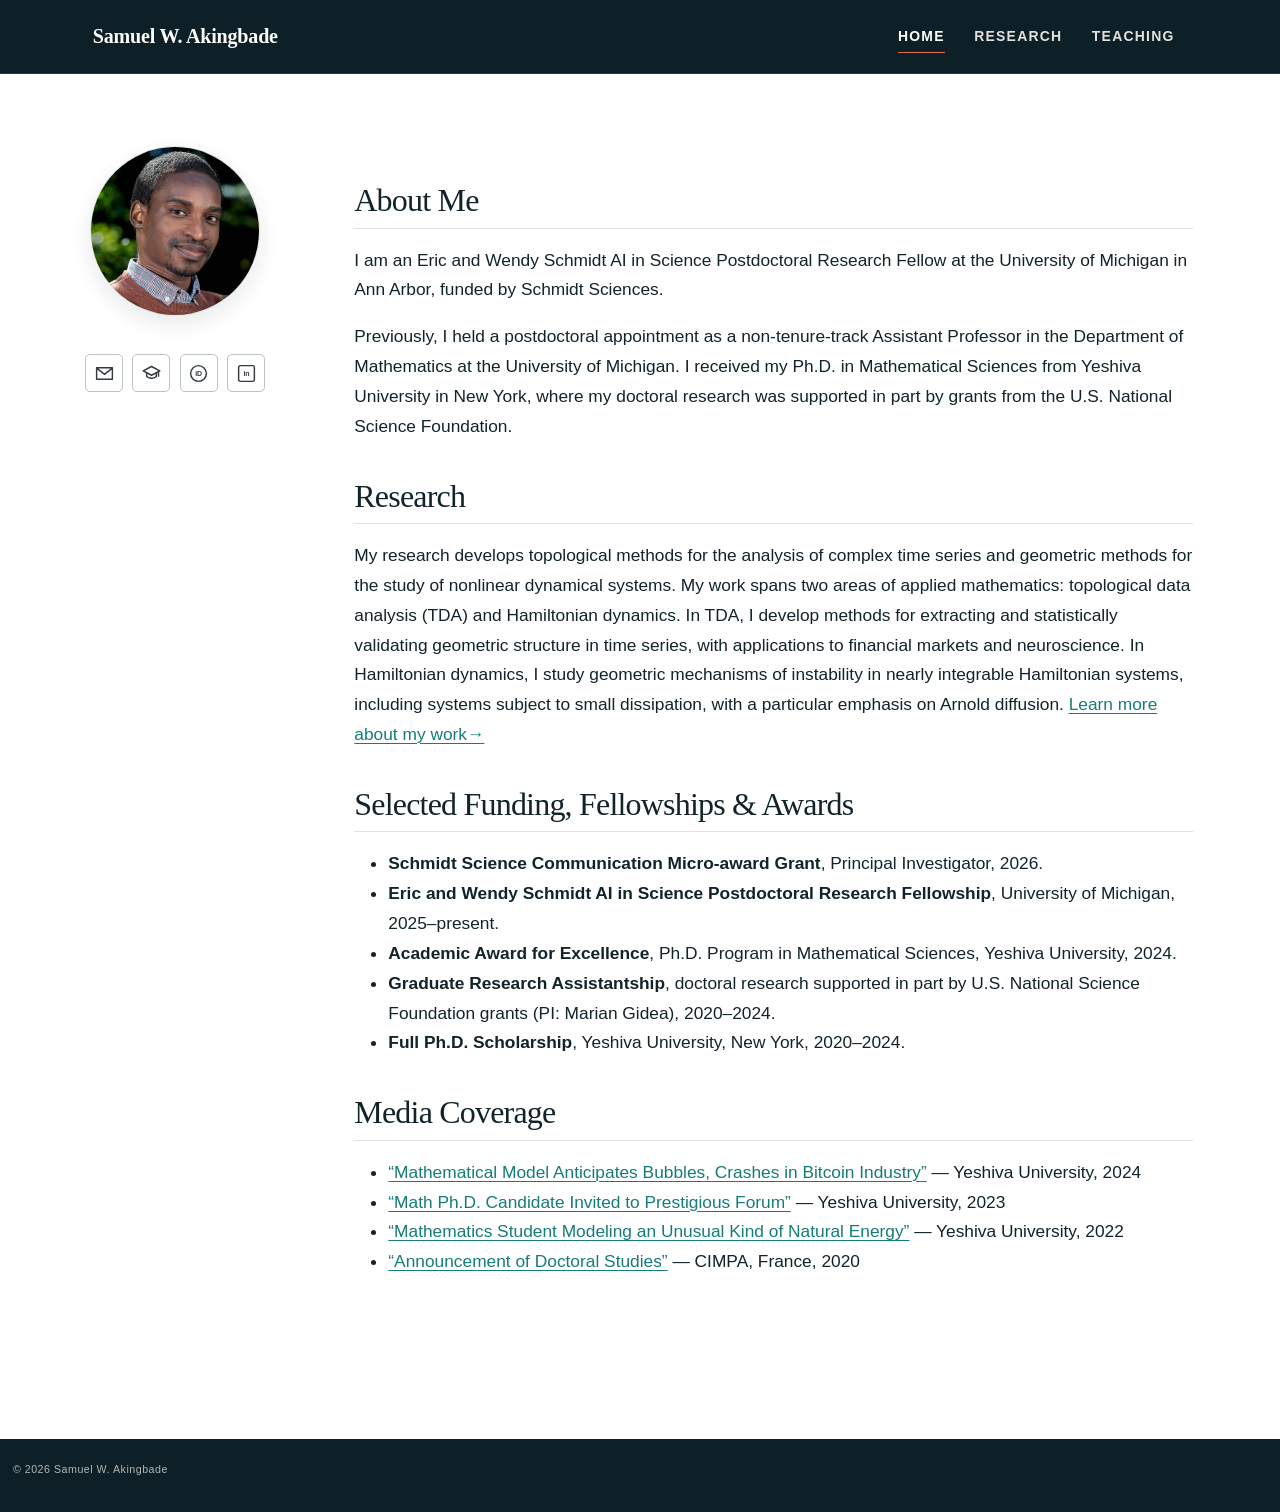
==== commit 251a5d86: "Update website" ====
--- a/docs/index.html
+++ b/docs/index.html
@@ -148,7 +148,7 @@
 <li><strong>Schmidt Science Communication Micro-award Grant</strong>, Principal Investigator, 2026.</li>
 <li><strong>Eric and Wendy Schmidt AI in Science Postdoctoral Research Fellowship</strong>, University of Michigan, 2025–present.</li>
 <li><strong>Academic Award for Excellence</strong>, Ph.D.&nbsp;Program in Mathematical Sciences, Yeshiva University, 2024.</li>
-<li><strong>Graduate Research Assistantship</strong>, 2020–2024; doctoral research supported in part by U.S. National Science Foundation grants (PI: Marian Gidea).</li>
+<li><strong>Graduate Research Assistantship</strong>, doctoral research supported in part by U.S. National Science Foundation grants (PI: Marian Gidea), 2020–2024.</li>
 <li><strong>Full Ph.D.&nbsp;Scholarship</strong>, Yeshiva University, New York, 2020–2024.</li>
 </ul>
 </section>
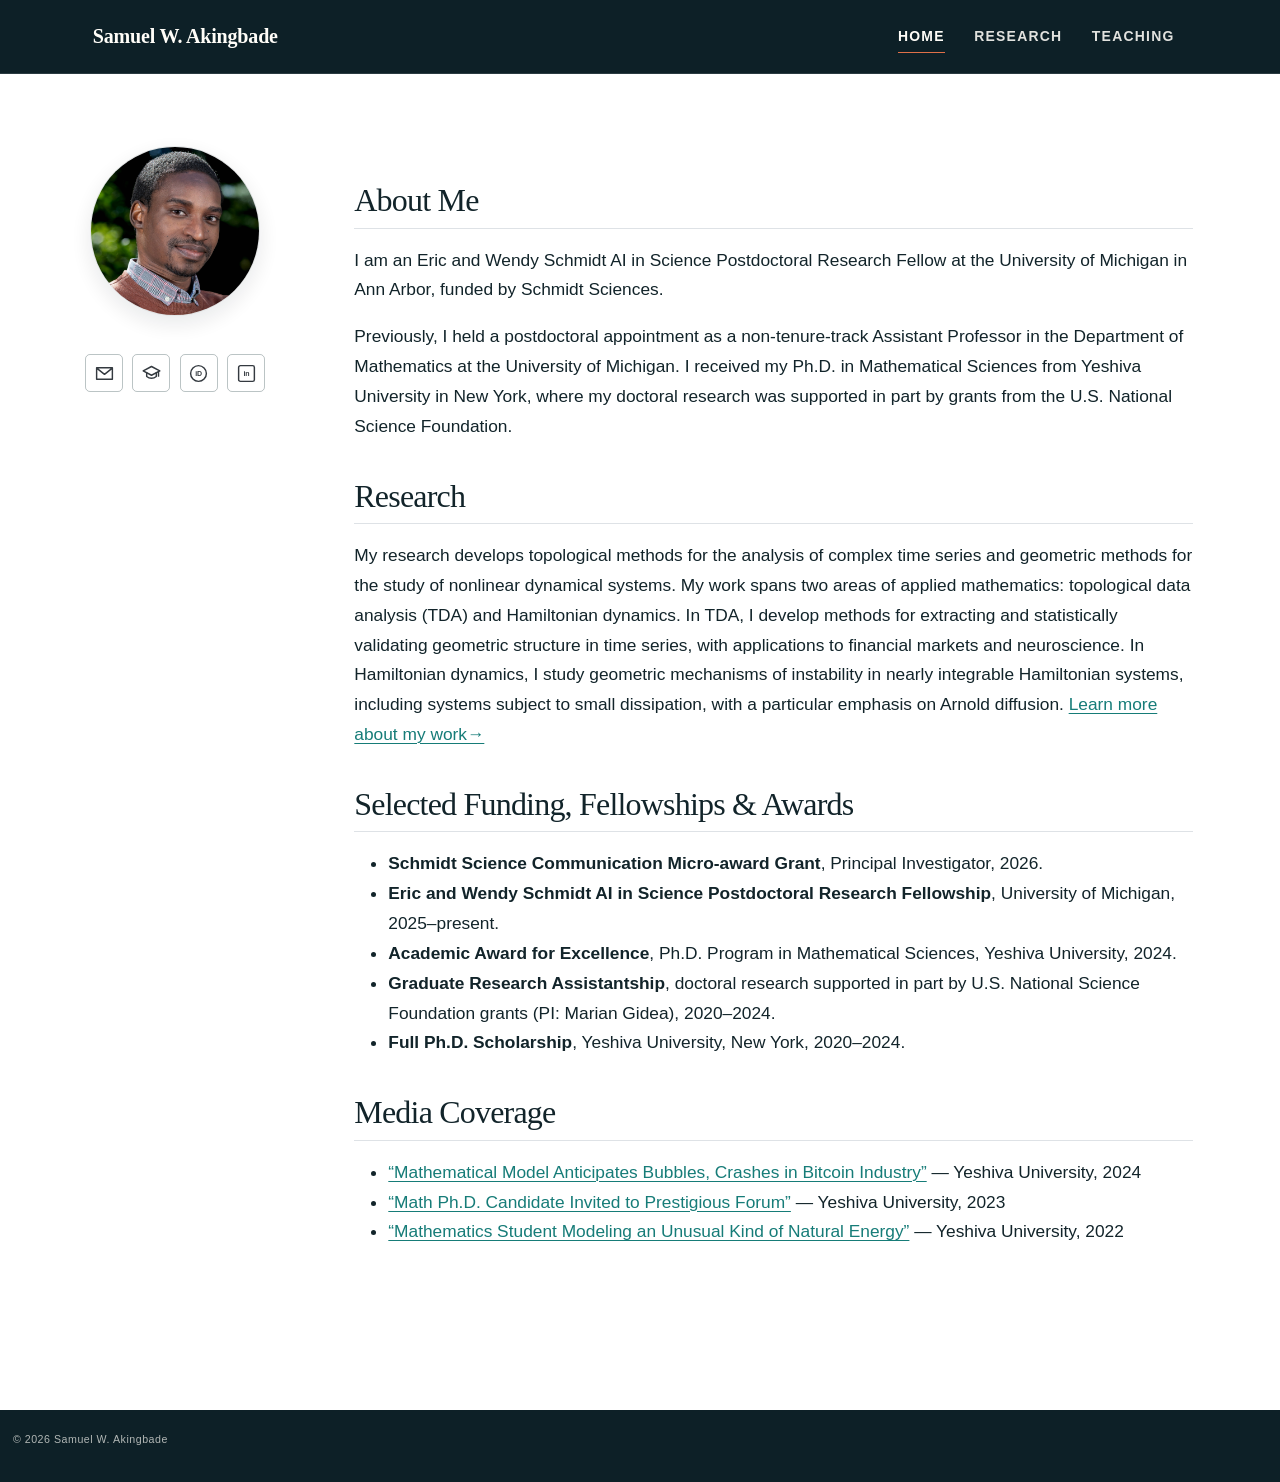
==== commit 7b568111: "Update website" ====
--- a/docs/index.html
+++ b/docs/index.html
@@ -157,8 +157,7 @@
 <ul>
 <li><a href="https://www.yu.edu/news/katz/mathematical-model-anticipates-bubbles-crashes-bitcoin-industry">“Mathematical Model Anticipates Bubbles, Crashes in Bitcoin Industry”</a> — Yeshiva University, 2024</li>
 <li><a href="https://www.yu.edu/news/2023/11/18/math-phd-candidate-one-only-30-young-researchers-invited-prestigious-forum">“Math Ph.D.&nbsp;Candidate Invited to Prestigious Forum”</a> — Yeshiva University, 2023</li>
-<li><a href="https://www.yu.edu/katz-school/2022/08/31/mathematics-student-modeling-an-unusual-kind-of-natural-energy">“Mathematics Student Modeling an Unusual Kind of Natural Energy”</a> — Yeshiva University, 2022</li>
-<li><a href="https://main-site-cimpa-web.apps.ocp.math.cnrs.fr/en/node/6798">“Announcement of Doctoral Studies”</a> — CIMPA, France, 2020</li>
+<li><a href="https://www.yu.edu/katz-school/2022/08/31/mathematics-student-modeling-an-unusual-kind-of-natural-energy">“Mathematics Student Modeling an Unusual Kind of Natural Energy”</a> — Yeshiva University, 2022 <!-- - [“Announcement of Doctoral Studies”](https://main-site-cimpa-web.apps.ocp.math.cnrs.fr/en/node/6798) — CIMPA, France, 2020 --></li>
 </ul>
 </section>
 </div>
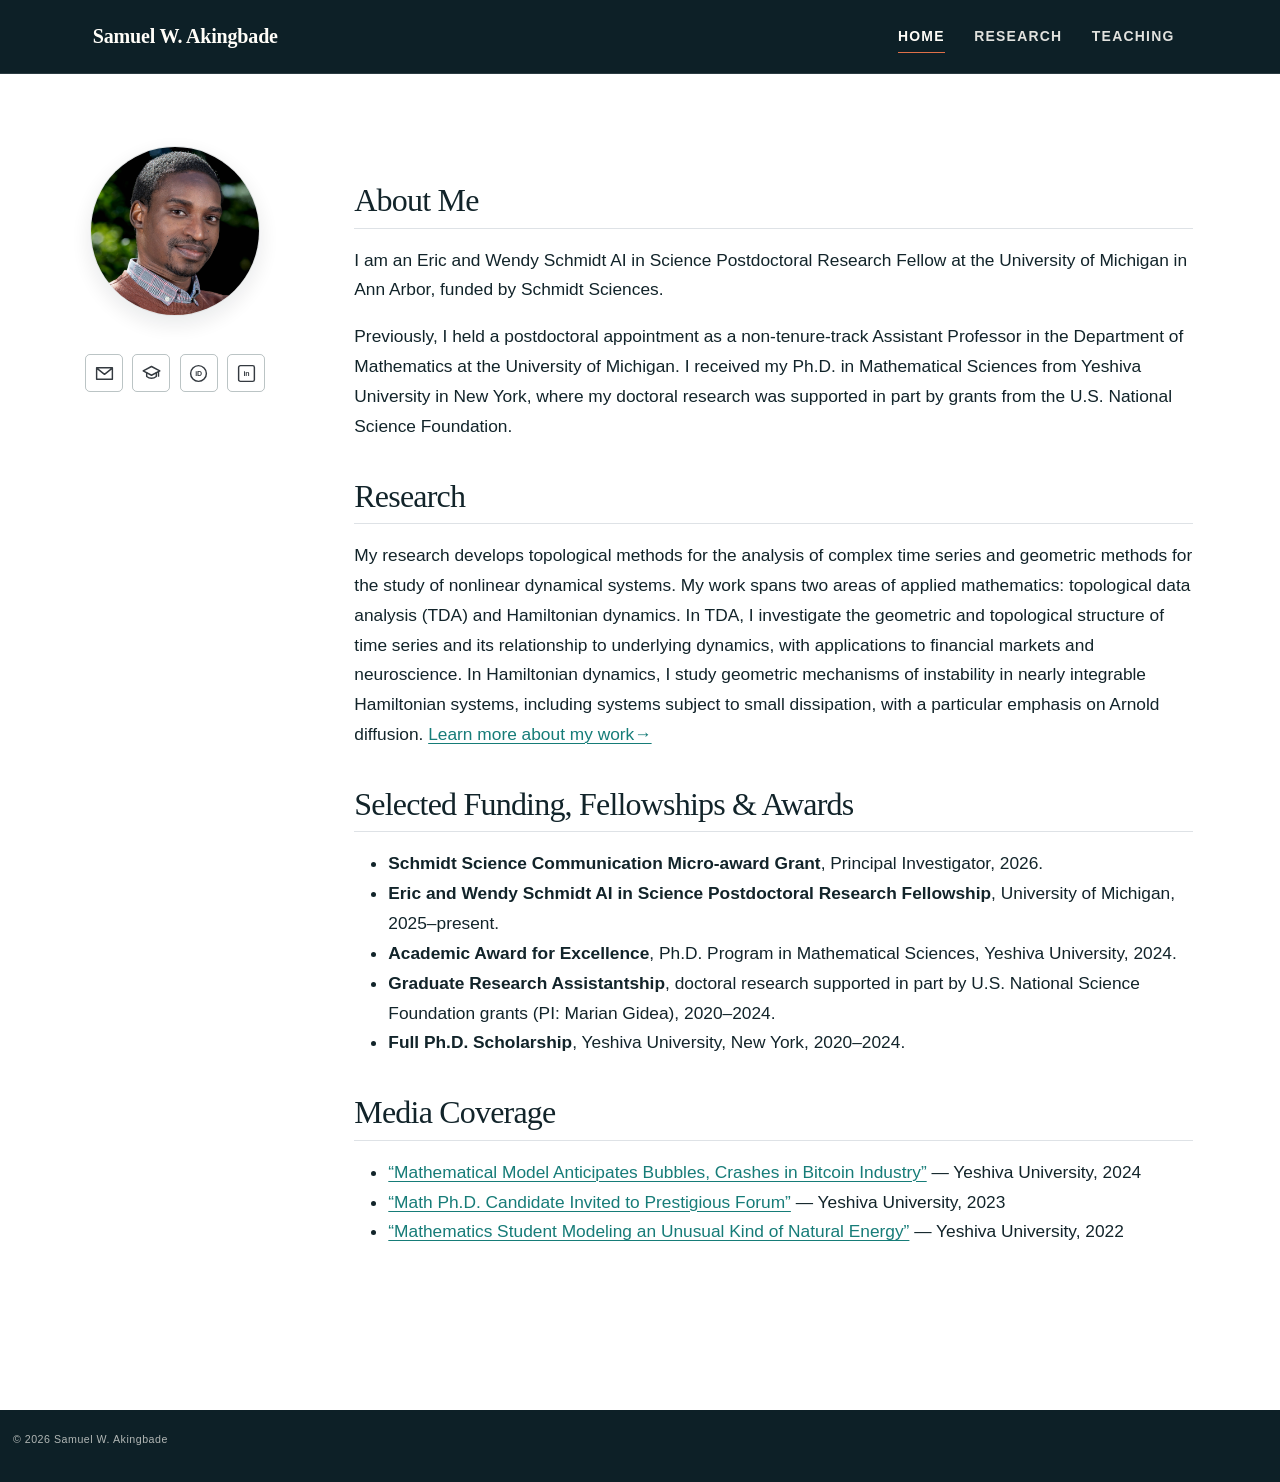
==== commit eaa46341: "Update website" ====
--- a/docs/index.html
+++ b/docs/index.html
@@ -140,7 +140,7 @@
 </section>
 <section id="research" class="level2">
 <h2 class="anchored" data-anchor-id="research">Research</h2>
-<p>My research develops topological methods for the analysis of complex time series and geometric methods for the study of nonlinear dynamical systems. My work spans two areas of applied mathematics: topological data analysis (TDA) and Hamiltonian dynamics. In TDA, I develop methods for extracting and statistically validating geometric structure in time series, with applications to financial markets and neuroscience. In Hamiltonian dynamics, I study geometric mechanisms of instability in nearly integrable Hamiltonian systems, including systems subject to small dissipation, with a particular emphasis on Arnold diffusion. <a href="./research.html">Learn more about my work→</a></p>
+<p>My research develops topological methods for the analysis of complex time series and geometric methods for the study of nonlinear dynamical systems. My work spans two areas of applied mathematics: topological data analysis (TDA) and Hamiltonian dynamics. In TDA, I investigate the geometric and topological structure of time series and its relationship to underlying dynamics, with applications to financial markets and neuroscience. In Hamiltonian dynamics, I study geometric mechanisms of instability in nearly integrable Hamiltonian systems, including systems subject to small dissipation, with a particular emphasis on Arnold diffusion. <a href="./research.html">Learn more about my work→</a></p>
 </section>
 <section id="selected-funding-fellowships-awards" class="level2">
 <h2 class="anchored" data-anchor-id="selected-funding-fellowships-awards">Selected Funding, Fellowships &amp; Awards</h2>
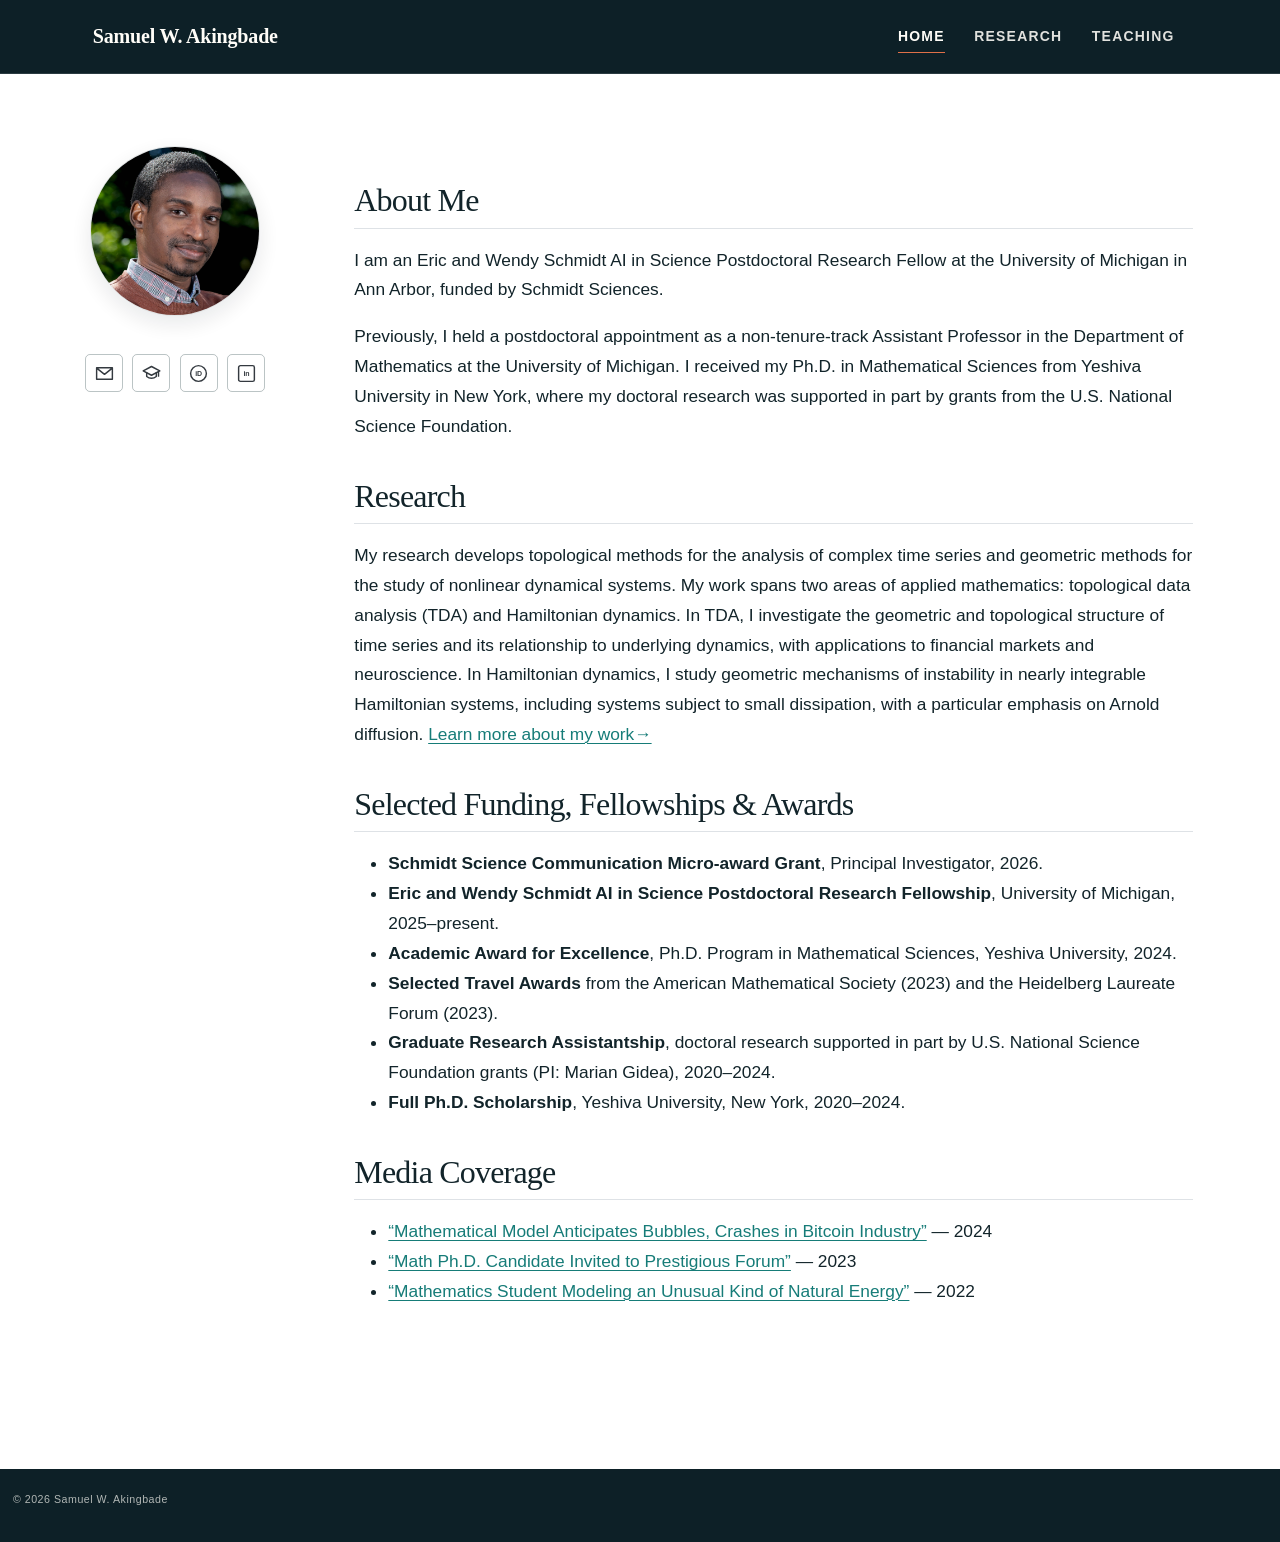
==== commit db277a6e: "Update website" ====
--- a/docs/index.html
+++ b/docs/index.html
@@ -148,6 +148,7 @@
 <li><strong>Schmidt Science Communication Micro-award Grant</strong>, Principal Investigator, 2026.</li>
 <li><strong>Eric and Wendy Schmidt AI in Science Postdoctoral Research Fellowship</strong>, University of Michigan, 2025–present.</li>
 <li><strong>Academic Award for Excellence</strong>, Ph.D.&nbsp;Program in Mathematical Sciences, Yeshiva University, 2024.</li>
+<li><strong>Selected Travel Awards</strong> from the American Mathematical Society (2023) and the Heidelberg Laureate Forum (2023).</li>
 <li><strong>Graduate Research Assistantship</strong>, doctoral research supported in part by U.S. National Science Foundation grants (PI: Marian Gidea), 2020–2024.</li>
 <li><strong>Full Ph.D.&nbsp;Scholarship</strong>, Yeshiva University, New York, 2020–2024.</li>
 </ul>
@@ -155,9 +156,9 @@
 <section id="media-coverage" class="level2">
 <h2 class="anchored" data-anchor-id="media-coverage">Media Coverage</h2>
 <ul>
-<li><a href="https://www.yu.edu/news/katz/mathematical-model-anticipates-bubbles-crashes-bitcoin-industry">“Mathematical Model Anticipates Bubbles, Crashes in Bitcoin Industry”</a> — Yeshiva University, 2024</li>
-<li><a href="https://www.yu.edu/news/2023/11/18/math-phd-candidate-one-only-30-young-researchers-invited-prestigious-forum">“Math Ph.D.&nbsp;Candidate Invited to Prestigious Forum”</a> — Yeshiva University, 2023</li>
-<li><a href="https://www.yu.edu/katz-school/2022/08/31/mathematics-student-modeling-an-unusual-kind-of-natural-energy">“Mathematics Student Modeling an Unusual Kind of Natural Energy”</a> — Yeshiva University, 2022 <!-- - [“Announcement of Doctoral Studies”](https://main-site-cimpa-web.apps.ocp.math.cnrs.fr/en/node/6798) — CIMPA, France, 2020 --></li>
+<li><a href="https://www.yu.edu/news/katz/mathematical-model-anticipates-bubbles-crashes-bitcoin-industry">“Mathematical Model Anticipates Bubbles, Crashes in Bitcoin Industry”</a> — 2024</li>
+<li><a href="https://www.yu.edu/news/2023/11/18/math-phd-candidate-one-only-30-young-researchers-invited-prestigious-forum">“Math Ph.D.&nbsp;Candidate Invited to Prestigious Forum”</a> — 2023</li>
+<li><a href="https://www.yu.edu/katz-school/2022/08/31/mathematics-student-modeling-an-unusual-kind-of-natural-energy">“Mathematics Student Modeling an Unusual Kind of Natural Energy”</a> — 2022 <!-- - [“Announcement of Doctoral Studies”](https://main-site-cimpa-web.apps.ocp.math.cnrs.fr/en/node/6798) — CIMPA, France, 2020 --></li>
 </ul>
 </section>
 </div>
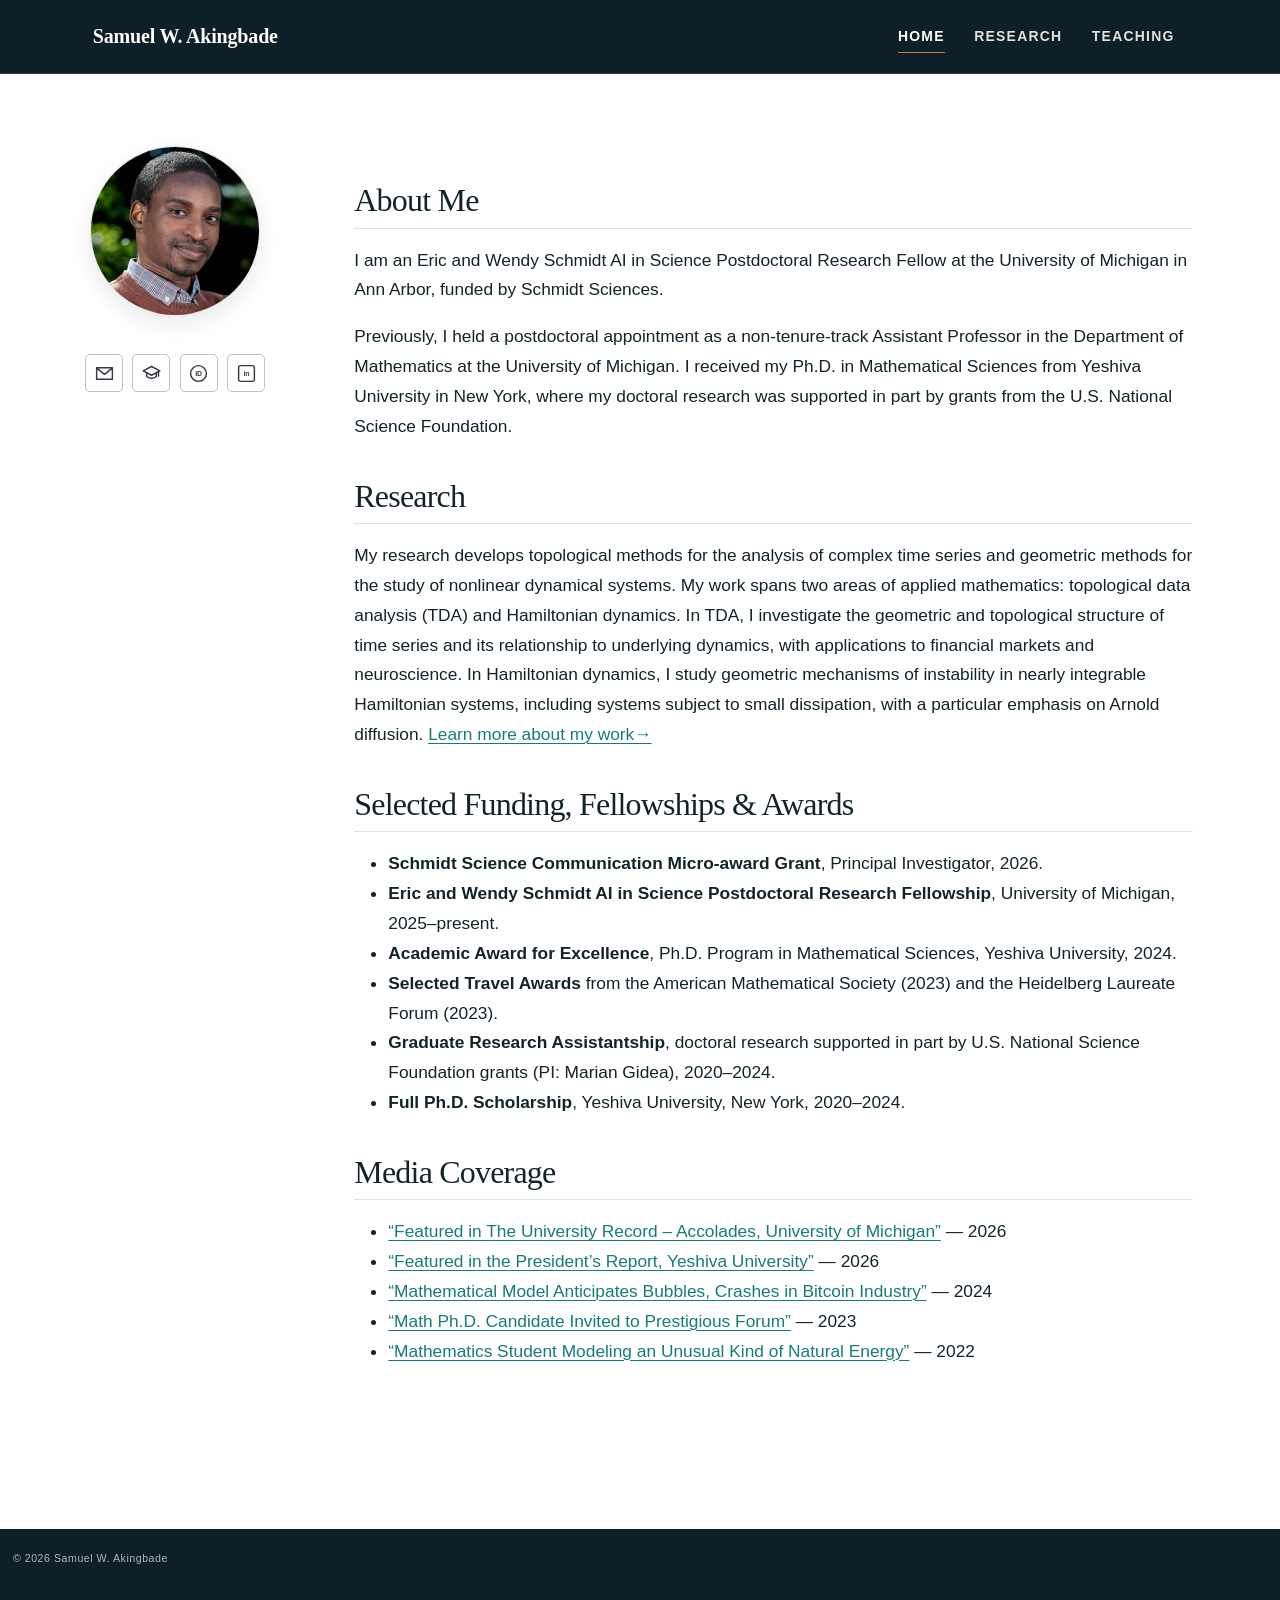
==== commit 8632e378: "Update website" ====
--- a/docs/index.html
+++ b/docs/index.html
@@ -156,9 +156,11 @@
 <section id="media-coverage" class="level2">
 <h2 class="anchored" data-anchor-id="media-coverage">Media Coverage</h2>
 <ul>
+<li><a href="https://record.umich.edu/articles/accolades-october-2026/">“Featured in The University Record – Accolades, University of Michigan”</a> — 2026</li>
+<li><a href="https://www.yu.edu/presidents-report">“Featured in the President’s Report, Yeshiva University”</a> — 2026</li>
 <li><a href="https://www.yu.edu/news/katz/mathematical-model-anticipates-bubbles-crashes-bitcoin-industry">“Mathematical Model Anticipates Bubbles, Crashes in Bitcoin Industry”</a> — 2024</li>
 <li><a href="https://www.yu.edu/news/2023/11/18/math-phd-candidate-one-only-30-young-researchers-invited-prestigious-forum">“Math Ph.D.&nbsp;Candidate Invited to Prestigious Forum”</a> — 2023</li>
-<li><a href="https://www.yu.edu/katz-school/2022/08/31/mathematics-student-modeling-an-unusual-kind-of-natural-energy">“Mathematics Student Modeling an Unusual Kind of Natural Energy”</a> — 2022 <!-- - [“Announcement of Doctoral Studies”](https://main-site-cimpa-web.apps.ocp.math.cnrs.fr/en/node/6798) — CIMPA, France, 2020 --></li>
+<li><a href="https://www.yu.edu/katz-school/2022/08/31/mathematics-student-modeling-an-unusual-kind-of-natural-energy">“Mathematics Student Modeling an Unusual Kind of Natural Energy”</a> — 2022</li>
 </ul>
 </section>
 </div>
